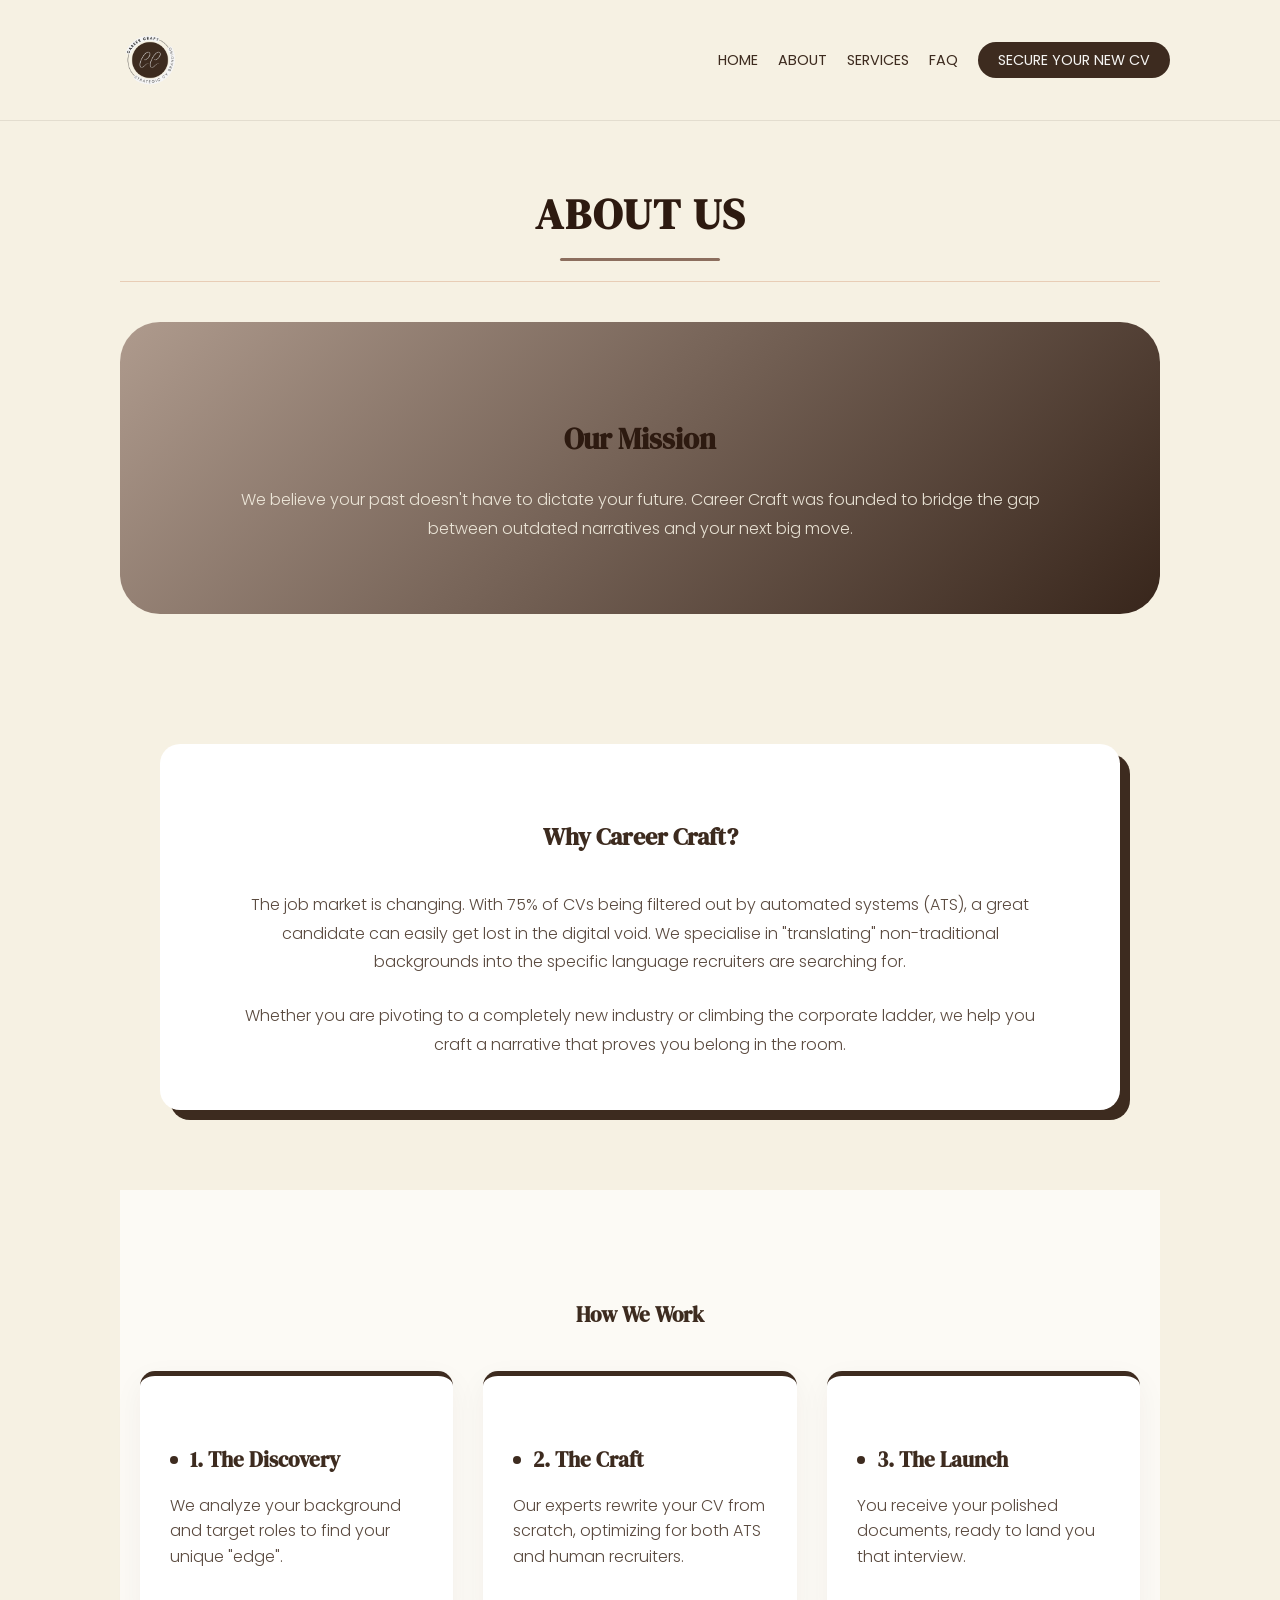
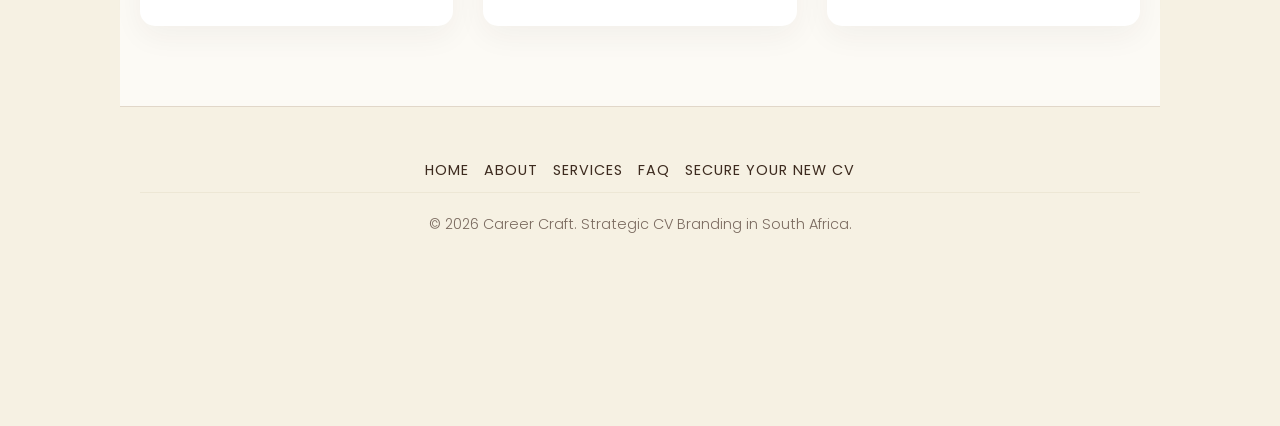
==== about.html @ f2a67783 "updated link names" ====
<!DOCTYPE html>
<html lang="en">

<head>
    <meta charset="UTF-8">
    <meta name="viewport" content="width=device-width, initial-scale=1.0">
    <link rel="stylesheet" href="styles.css">

    <title>About Us | Career Craft</title>
    <link rel="shortcut icon" href="images/favicon.ico.svg" type="image/x-icon">
    <meta property="og:title" content="Our Mission | Career Craft">
    <meta property="og:description"
        content="Meet the experts behind Career Craft and learn how we help professionals and career changers navigate their next move.">
    <meta property="og:type" content="website">
    <meta property="og:image" content="images/social-preview.png">
    <meta property="og:image:width" content="1200">
    <meta property="og:image:height" content="630">
    <meta property="og:url" content="https://career-craft-ruby-six.vercel.app/">
    <meta property="og:sitename" content="Career Craft">
    <link rel="preconnect" href="https://fonts.googleapis.com">
    <link rel="preconnect" href="https://fonts.gstatic.com" crossorigin>
    <link href="https://fonts.googleapis.com/css2?family=DM+Serif+Display&family=Poppins:wght@300;400;600&display=swap"
        rel="stylesheet">
</head>

<body>
    <nav class="top-nav">
        <div class="nav-container">
            <a href="index.html" class="logo-link">
                <img src="images/logo.png.png" alt="Career Craft Logo" class="nav-logo">
            </a>

            <ul class="nav-links">
                <li><a href="index.html">Home</a></li>
                <li><a href="about.html">About</a></li>
                <li><a href="pricing.html">Services</a></li>
                <li><a href="faq.html">FAQ</a></li>
                <li><a href="contact.html" class="nav-cta">Secure Your New CV</a></li>
            </ul>
        </div>
    </nav>
    <header id="main-title">
        <h1>About Us</h1>
    </header>


    <div class="menu-overlay"></div>

    <section class="about-hero">
        <h2>Our Mission</h2>
        <p>We believe your past doesn't have to dictate your future. Career Craft was founded to bridge the gap between
            outdated narratives and your next big move.</p>
    </section>
    <section class="why-choose-us">
        <div class="why-grid">
            <h3 class="why-item-heading">Why Career Craft?</h3>
            <p class="why-item-paragraph">The job market is changing. With 75% of CVs being filtered out by automated
                systems (ATS), a great
                candidate can easily
                get lost in the digital void. We specialise in "translating" non-traditional backgrounds into the
                specific language
                recruiters are searching for.</p>
            <p class="why-item-paragraph">Whether you are pivoting to a completely new industry or climbing the
                corporate ladder, we help you craft a narrative
                that proves you belong in the room.</p>
        </div>
    </section>
    <section class="process-section">
        <h4 class="process-section-paragraph">How We Work</h4>
        <div class="process-grid">
            <div class="about-step">
                <h4>1. The Discovery</h4>
                <p>We analyze your background and target roles to find your unique "edge".</p>
            </div>
            <div class="about-step">
                <h4>2. The Craft</h4>
                <p>Our experts rewrite your CV from scratch, optimizing for both ATS and human recruiters.</p>
            </div>
            <div class="about-step">
                <h4>3. The Launch</h4>
                <p>You receive your polished documents, ready to land you that interview.</p>
            </div>
        </div>
    </section>

    <footer class="site-footer">
        <nav class="bottom-nav">
            <ul class="footer-menu">
                <li><a href="index.html" rel="noopener noreferrer">Home</a></li>
                <li><a href="#">About</a></li>
                <li><a href="pricing.html" rel="noopener noreferrer">Services</a></li>
                <li><a href="faq.html" rel="noopener noreferrer">FAQ</a></li>
                <li><a href="contact.html" rel="noopener noreferrer">Secure Your New CV</a></li>
            </ul>
        </nav>
        <p>&copy; 2026 Career Craft. Strategic CV Branding in South Africa.</p>
    </footer>


    <script src="script.js"></script>
</body>
---- styles.css ----
* {
    box-sizing: border-box;
}

html {
    scroll-behavior:smooth;
    scroll-padding-top: 120px;
}


body {
    background-color: #f6f1e3;
    color: #3D2B1F;
    font-family: 'Poppins', sans-serif;
    font-weight: 300;
    margin: 0 auto;
    padding: 100px 15px 20px 15px;
    line-height: 1.6;
    overflow-x: hidden;
}

@media (min-width: 1000px) {
    body {
    padding: 110px 120px 150px 120px;
        max-width: 1400px;
        margin: 0 auto;
    }
}


/* Top Navigation Bar */
.top-nav {
    background-color: rgba(246, 241, 227, 0.95);
    backdrop-filter: blur(10px);
    position: fixed;
    top: 0;
    left: 0;
    width: 100%;
    z-index: 1000;
    padding: 5px 0;
    border-bottom: 1px solid rgba(61, 43, 31, 0.1);
}

.nav-container {
    max-width: 1100px;
    margin: 0 auto;
    display: flex;
    justify-content: space-between;
    align-items: center;
    padding: 15px 20px;
}

/* Logo Styling */
.nav-logo {
    height: 80px;
    width: auto;
    display: block;
    transition: height 0.3s ease;
}
/* Responsive Web Design for logo and top nav menu*/
@media (max-width: 768px) {
    .nav-logo {
        height: 65px;
    }
.nav-container {
    padding: 1px 15px;
    flex-direction: column;
    gap: 1px;
}
}

/* Menu links styling */
.nav-links {
    display: flex;
    list-style: none;
    margin: 0;
    flex-wrap: wrap;
    justify-content: center;
    gap: 20px;
}

.nav-links a {
    text-decoration: none;
    color: #3D2B1F;
    font-size: 0.9rem;
    font-weight: 400;
    transition: color 0.3s;
    text-transform: uppercase;
}

.nav-links a:hover {
    color: #7a6a5f;
}

@media (max-width: 768px) {
    .nav-links {
        font-size: 0.8rem;
        gap: 20px;
        padding: 5px;
    }
}

/* Contact Button (CTA) in top nav menu */
.nav-cta {
    background-color: #3D2B1F;
    color: #f5f4f2 !important;
    padding: 8px 20px;
    border-radius: 50px;
    font-weight: 800;
}

.nav-cta:hover {
    background-color: #5a4a3f;
}

/* Headings */

@media (max-width: 768px) {

    h1 {
        font-size: 1.6rem;
    }

    h2 {
        font-size: 1.4rem;
    }

}

h2,
h3,
h4 {
    font-family: 'DM Serif Display', serif;
    color: #2D1A10;
}



#main-title h1 {
    text-align: center;
    padding: 40px 0 20px 0;
    border-bottom: 1px solid rgba(177, 63, 1, 0.2);
    margin-bottom: 40px;
    font-size: 2.7rem;
    letter-spacing: 2px;
    text-transform: uppercase;
    font-family: 'DM Serif Display', serif;
        color: #2D1A10;
}


#main-title h1::after {
    content: '';
    display: block;
    width: 160px;
    height: 3px;
    background-color: #8C6E5E;
    margin: 10px auto 0;
    border-radius: 2px;
}

h2 {
    text-align: center;
    font-size: 1.8rem;
}

h3{
    font-size: 1.5rem;
}

h4 {
    font-size: 1.3rem;
}

p {
    font-size: 1rem;
}

.tagline {
    text-align: center;
    font-weight: 200;
}






/* Card Container Layout */
.card-container {
    display: grid;
    grid-template-columns: repeat(auto-fit, minmax(300px, 1fr));
    gap: 2rem;
    padding: 40px 0;
}

/* Styling for the individual cards */
.card {
    background: rgba(255, 255, 255, 0.6);
    padding: 2rem;
    border-radius: 15px;
    border: 1px solid rgba(140, 110, 94, 0.2);
    transition: transform 0.3s ease, box-shadow 0.3s ease;
    display: flex;
    flex-direction: column;
    justify-content: space-between;
    border-left: 6px solid #8C6E5E;
    box-shadow: 0 4px 15px rgba(0, 0, 0, 0.05); /* Accent line */
}

.card:hover {
    transform: translateY(-10px);
    box-shadow: 0 10px 20px rgba(61, 43, 31, 0.1);
    background: #ffffff;
}

.card h2 {
    margin-top: 0;
    color: #8C6E5E;
}

/* --- Testimonial cards section --- */
.testimonial-section {
    padding: 60px 20px;
    text-align: center;
}

.testimonial-container {
    display: flex;
    flex-direction: column;
    gap: 30px;
    align-items: center;
    margin-top: 40px;
}

.testimonial-card {
    background: #fff;
    padding: 2rem;
    border-radius: 15px;
    border-left: 6px solid #8C6E5E;
    /* Accent line in your brand color */
    box-shadow: 0 4px 15px rgba(0, 0, 0, 0.05);
    width: 100%;
    max-width: 450px;
    /* Prevents cards from getting too wide on tablets */
    box-sizing: border-box;
    text-align: left;
}

.stars {
    color: #8C6E5E;
    margin-bottom: 10px;
    font-size: 1.2rem;
}

.card-headline {
    margin-top: 0;
}

.testimonial-card:hover {
    transform: translateY(-10px);
        box-shadow: 0 10px 20px rgba(61, 43, 31, 0.1);
        background: #ffffff;
}


@media (min-width: 768px) {
    .testimonial-container {
        flex-direction: row;
        /* Side-by-side on desktop */
        justify-content: center;
        align-items: stretch;
        /* Makes cards equal height */
    }

    .testimonial-card {
        flex: 1;
        max-width: 500px;
    }
}

/********Pricing Section**********/

.pricing-card.featured {
    border: 2px solid #8C6E5E;
    transform: scale(1.05);
    background-color: #ffffff;
    z-index: 2;
}


@media (max-width: 768px) {
    .pricing-card.featured {
        transform: scale(1);
        /* Disable scale on mobile to prevent overflow */
        margin: 20px 0;
    }
}

/* --- Process Section Styling --- */
/* --- How It Works Section --- */
.how-it-works {
    padding: 60px 20px;
    text-align: center;
    width: 100%;
    max-width: 1200px;
    margin: 0 auto;
}

.process-stepper {
    display: flex;
    flex-direction: column;
    /* Default to vertical for mobile */
    align-items: center;
    gap: 40px;
    margin-top: 40px;
    position: relative;
}

.process-stepper .step {
    flex: 1;
    display: flex;
    flex-direction: column;
    align-items: center;
    max-width: 400px;
    /* Prevents text from stretching too wide */
}

.step-number {
    width: 80px;
    height: 80px;
    background-color: #8C6E5E;
    color: #f6f1e3;
    border-radius: 50%;
    display: flex;
    align-items: center;
    justify-content: center;
    font-size: 1.8rem;
    font-family: 'DM Serif Display', serif;
    margin-bottom: 20px;
    box-shadow: 0 4px 10px rgba(0, 0, 0, 0.3);
    z-index: 2;
}

/* Desktop Layout: Switch to Row */
@media (min-width: 769px) {
    .process-stepper {
        flex-direction: row;
        justify-content: space-between;
        align-items: flex-start;
    }

    /* The connector line only appears on desktop */
    .process-stepper::after {
        content: '';
        position: absolute;
        top: 40px;
        left: 10%;
        right: 10%;
        height: 2px;
        background: rgba(140, 110, 94, 0.3);
        z-index: 1;
    }
}

/* Small Phone Adjustments */
@media (max-width: 480px) {
    .how-it-works {
        padding: 40px 10px;
    }

    .step-number {
        width: 60px;
        height: 60px;
        font-size: 1.4rem;
    }

    .process-stepper h3 {
        font-size: 1.5rem;
    }
}



/** --- Career Toolkit Section --- */
.career-toolkit {
    background-color: #fcfaf5;
    box-shadow: 0 16px 30px rgba(61, 43, 31, 0.1);
    padding: 40px 40px;
    border-radius: 30px;
    margin: 40px auto;
    max-width: 1200px;
}

.toolkit-grid {
    display: grid;
    grid-template-columns: repeat(auto-fit, minmax(280px, 1fr));
    gap: 30px;
    margin-top: 40px;
}

.toolkit-card {
    background: #ffffff;
    padding: 40px 30px;
    border-radius: 20px;
    border: 5px solid rgba(140, 110, 94, 0.1);
    transition: all 0.3s ease;
    text-align: center;
}

.toolkit-card:hover {
    box-shadow: 0 15px 30px rgba(61, 43, 31, 0.08);
    transform: translateY(-5px);
}

.toolkit-icon {
    font-size: 3rem;
    margin-bottom: 20px;
    display: block;
}

.toolkit-card h3 {
    margin-bottom: 15px;
}

.toolkit-footer {
    margin-top: 50px;
    text-align: center;
}

/* --- Buttons except nva cta button --- */
.btn-primary,
.btn-secondary,
.price-btn {
    display: inline-block;
    border-radius: 50px;
    font-family: 'Poppins', sans-serif;
    font-weight: 600;
    text-decoration: none;
    cursor: pointer;
    transition: all 0.3s ease;
    border: 2px solid transparent;
    text-align: center;
}


.btn-primary {
    background-color: #3D2B1F;
    color: #f6f1e3;
    box-shadow: 0 4px 15px rgba(61, 43, 31, 0.2);
    padding: 15px 20px;
}

.btn-primary:hover {
    background-color: #8C6E5E;
    transform: translateY(-3px);
    box-shadow: 0 6px 20px rgba(140, 110, 94, 0.3);
}

.btn-secondary {
    background-color: transparent;
    border-color: #8C6E5E;
    color: #8C6E5E;
    padding: 15px 20px;
}

.btn-secondary:hover {
    background-color: #8C6E5E;
    color: #f6f1e3;
    transform: translateY(-3px);
    box-shadow: 0 6px 20px rgba(140, 110, 94, 0.3);
}

@media (max-width: 768px) {
    .btn-primary,
    .btn-secondary,
    .price-btn {
        padding: 12px 20px;
        font-size: 0.9rem;
    }

    .btn-primary:hover,
    .btn-secondary:hover,
    .price-btn:hover {
        transform: translateY(-2px);
        color: #f6f1e3;
        background-color: #8C6E5E;
        box-shadow: 0 6px 20px rgba(140, 110, 94, 0.3);
    }
}

/* --- Toolkit Footer Specific Adjustment --- */
.toolkit-footer{
    padding: 15px 20px;
    font-size: 1.1rem;
}



.hero {
    text-align: center;
    padding: 40px 20px;
}
/* --- Main CTA Button (Hero & Closer) --- */

.main-cta-button {
    display: inline-block;
    background-color: #3D2B1F;
    color: #f6f1e3;
    padding: 15px 20px;
    border-radius: 50px;
    font-family: 'Poppins', sans-serif;
    font-weight: 600;
    font-size: 1.1rem;
    text-decoration: none;
    border: 2px solid #3D2B1F;
    transition: all 0.4s cubic-bezier(0.175, 0.885, 0.32, 1.275);
    box-shadow: 0 10px 20px rgba(61, 43, 31, 0.15);
    cursor: pointer;
    animation: cta-pulse 1s infinite;
}

.main-cta-button:hover {
    background-color: #8C6E5E;
        transform: translateY(-3px);
        box-shadow: 0 6px 20px rgba(140, 110, 94, 0.3);
}

@media (max-width: 768px) {
    .main-cta-button {
        padding: 15px 30px;
        font-size: 0.9rem;
    }
}

/* Pulsing animation */
@keyframes cta-pulse {
    0% {
        box-shadow: 0 0 0 0 rgba(61, 43, 31, 0.4);
    }

    70% {
        box-shadow: 0 0 0 15px rgba(61, 43, 31, 0);
    }

    100% {
        box-shadow: 0 0 0 0 rgba(61, 43, 31, 0);
    }
}



.home-closer {
    padding: 60px 20px; 
    text-align: center;
    background-color: #f6f1e3;
}

.button-group {
    display: flex;
    flex-wrap: column;
    justify-content: center;
    gap: 20px;
    margin-top: 30px;
    width: 100%;
}

@media (min-width: 768px) {
    .button-group {
        flex-direction: row;
        /* Side-by-side on desktop only */
        justify-content: center;
        gap: 30px;
    }
}

.hero,
.closer-container {
    text-align: center;
    display: flex;
    flex-direction: column;
    align-items: center;
}



/******************Footer***********************/

.footer-menu {
    display: flex;
    justify-content: center;
    list-style: none;
    padding: 0;
    margin: 5px;
    gap: 15px;
    flex-wrap: wrap;
    list-style: none;

}

.footer-menu li {
    margin: 5px 0;
}

.footer-menu li a {
    color: #3D2B1F;
    text-decoration: none;
    transition: color 0.3s;
    font-weight: 400;
    text-transform: uppercase;
    letter-spacing: 1px;
    font-size: 0.9rem;
}


.footer-menu li a:hover {
    color: #8C6E5E;
}

.site-footer {
    border-top: 1px solid rgba(142, 110, 94, 0.2);
    margin-top: 0;
    text-align: center;
    position: relative;
    color: white;
    bottom: 0;
    left: 0;
    width: 100%;
    background-color: #f6f1e3;
    z-index: 10;
    padding: 40px 20px;
    transition: transform 0.3s ease;
}

@media (max-width: 768px) {
    .site-footer {
        padding-top: 8px;
    }
}

.site-footer p {
    margin: 0;
    font-size: 0.9rem;
    color: #7a6a5f;
    border-top: 1px solid #ede7d5;
    padding-top: 20px;
}

@media (max-width: 400px) {
    .site-footer p {
        font-size: 0.8rem;
        padding-right: 20px;
    }
}

.process-section {
    padding: 80px 20px;
    background-color: #fcfaf5;
}

.process-grid {
    display: flex;
    flex-wrap: wrap;
    gap: 30px;
    justify-content: center;
    max-width: 1200px;
    margin: 40px auto 0;
}

.about-step {
    background: #ffffff;
    flex: 1;
    min-width: 280px;
    /* Forces cards to stack on small mobile screens */
    max-width: 350px;
    padding: 40px 30px;
    border-radius: 15px;
    border-top: 5px solid #3D2B1F;
    /* Thick accent border at the top */
    box-shadow: 0 10px 30px rgba(61, 43, 31, 0.05);
    /* Very soft shadow */
    transition: all 0.3s ease;
    text-align: left;
    /* Keeps the text readable */
}

.about-step:hover {
    transform: translateY(-10px);
    /* Lifts the card on hover */
    box-shadow: 0 15px 40px rgba(61, 43, 31, 0.12);
}

.about-step h4 {
    color: #3D2B1F;
    margin-bottom: 15px;
    display: flex;
    align-items: center;
}

.about-step p {
    line-height: 1.6;
    color: #5a4a3f;
    /* Slightly softer brown for the body text */
}

/* Optional: Add a subtle number circle if you want to get fancy */
.about-step h4::before {
    content: '';
    display: inline-block;
    width: 8px;
    height: 8px;
    background-color: #3D2B1F;
    border-radius: 50%;
    margin-right: 12px;
}

/* --- About Hero Section --- */
.about-hero {
    padding: 70px 20px;
    text-align: center;
    background: linear-gradient(135deg, rgba(170, 149, 136, 0.95), rgba(45, 26, 16, 0.95));
    backdrop-filter: blur(10px);
    color: #f6f1e3;
    margin-bottom: 50px;
    border-radius: 40px;
}

.about-hero h1 {
    color: #f6f1e3;
    font-size: 1.6rem;
    margin-bottom: 20px;
}

.about-hero p {
    max-width: 800px;
    margin: 0 auto;
    line-height: 1.8;
    opacity: 0.9;
}

/* --- Why Choose Us Section --- */
.why-choose-us {
    padding: 80px 20px;
    max-width: 1000px;
    margin: 0 auto;
    text-align: center;
}


.why-grid {
    display: flex;
    flex-direction: column;
    align-items: center;
    gap: 25px;
    background-color: #ffffff;
    padding: 50px;
    border-radius: 20px;
    box-shadow: 10px 10px 0px #3D2B1F;
    /* Matching the decorative shadow style */
}


.why-item-heading {
    color: #3D2B1F;
    margin-bottom: 10px;
}


.why-item-paragraph {
    line-height: 1.8;
    max-width: 800px;
    color: #5a4a3f;
    margin: 0;
}

.process-section-paragraph {
    color: #3D2B1F;
    margin-bottom: 40px;
    text-align: center;
}

.pricing-container {
    display: flex;
    flex-wrap: wrap;
    justify-content: center;
    /* Keeps both cards centered */
    gap: 40px;
    /* Increased gap for better separation */
    padding: 60px 20px;
    max-width: 900px;
    /* Constraining width so two cards look balanced */
    margin: 0 auto;
}

.pricing-paragraph {
    font-size: 1rem;
    line-height: 1.8;
    color: #5a4a3f;
    text-align: center;
    margin-top: 20px;
}

.price-btn {
    background-color: #3D2B1F;
    color: #f6f1e3;
    box-shadow: 0 4px 15px rgba(61, 43, 31, 0.2);
    padding: 15px 20px;
}

.price-btn:hover {
    background-color: #8C6E5E;
    transform: translateY(-3px);
    box-shadow: 0 6px 20px rgba(140, 110, 94, 0.3);
}

.popular-badge {
    position: absolute;
    font-size: 0.9rem;
    font-family: 'DM Serif Display', serif;
    color: #2D1A10;
}

/* --- FAQ Page Styling --- */
.faq-section {
    max-width: 900px;
    margin: 60px auto;
    padding: 0 20px;
}

.faq-item {
    background: #ffffff;
    margin-bottom: 25px;
    padding: 30px;
    border-radius: 15px;
    border-left: 6px solid #3D2B1F;
    /* Brand accent line */
    box-shadow: 0 5px 15px rgba(61, 43, 31, 0.05);
    transition: transform 0.2s ease;
}

.faq-item:hover {
    transform: translateX(10px);
    /* Subtle shift to the right on hover */
    box-shadow: 0 8px 25px rgba(61, 43, 31, 0.1);
}

.faq-item h3 {
    margin-top: 0;
    color: #3D2B1F;
    line-height: 1.4;
}

.faq-item p {
    margin-bottom: 0;
    line-height: 1.7;
    color: #5a4a3f;
    font-size: 1rem;
    margin-top: 15px;
}


.faq-footer {
    text-align: center;
    margin-top: 50px;
    padding: 40px;
    background-color: #ede7d5;
    border-radius: 20px;
}




/* Tooltip Container Styling */
.tooltip-trigger {
    border-bottom: 2px dotted #3D2B1F;
    /* Visual cue that it's interactive */
    cursor: help;
    position: relative;
    font-weight: 600;
}

/* The actual tooltip box */
.tooltip-trigger::after {
    content: attr(data-tooltip);
    position: absolute;
    bottom: 125%;
    left: 50%;
    transform: translateX(-50%);
    background-color: #3D2B1F;
    color: #f6f1e3;
    padding: 10px;
    border-radius: 8px;
    font-size: 0.85rem;
    width: 200px;
    text-align: center;
    visibility: hidden;
    opacity: 0;
    transition: opacity 0.3s;
    z-index: 1000;
}

/* Show tooltip on hover */
.tooltip-trigger:hover::after {
    visibility: visible;
    opacity: 1;
}

/* Small arrow at the bottom of tooltip */
.tooltip-trigger::before {
    content: "";
    position: absolute;
    bottom: 110%;
    left: 50%;
    transform: translateX(-50%);
    border: 8px solid transparent;
    border-top-color: #3D2B1F;
    visibility: hidden;
    opacity: 0;
    transition: opacity 0.3s;
}

.tooltip-trigger:hover::before {
    visibility: visible;
    opacity: 1;
}


@media (max-width: 768px) {
    .footer-menu {
        gap: 10px;
        font-size: 0.8rem;
        padding-right: 27px;
    }
}

.contact-form-container {
    min-height: 600px;
    /* Ensures space is reserved for the form */
    margin-top: 20px;
    background: #fff;
    /* Optional: makes the form area pop against the page background */
    border-radius: 15px;
}

.contact-hero p {
    text-align: center;
}
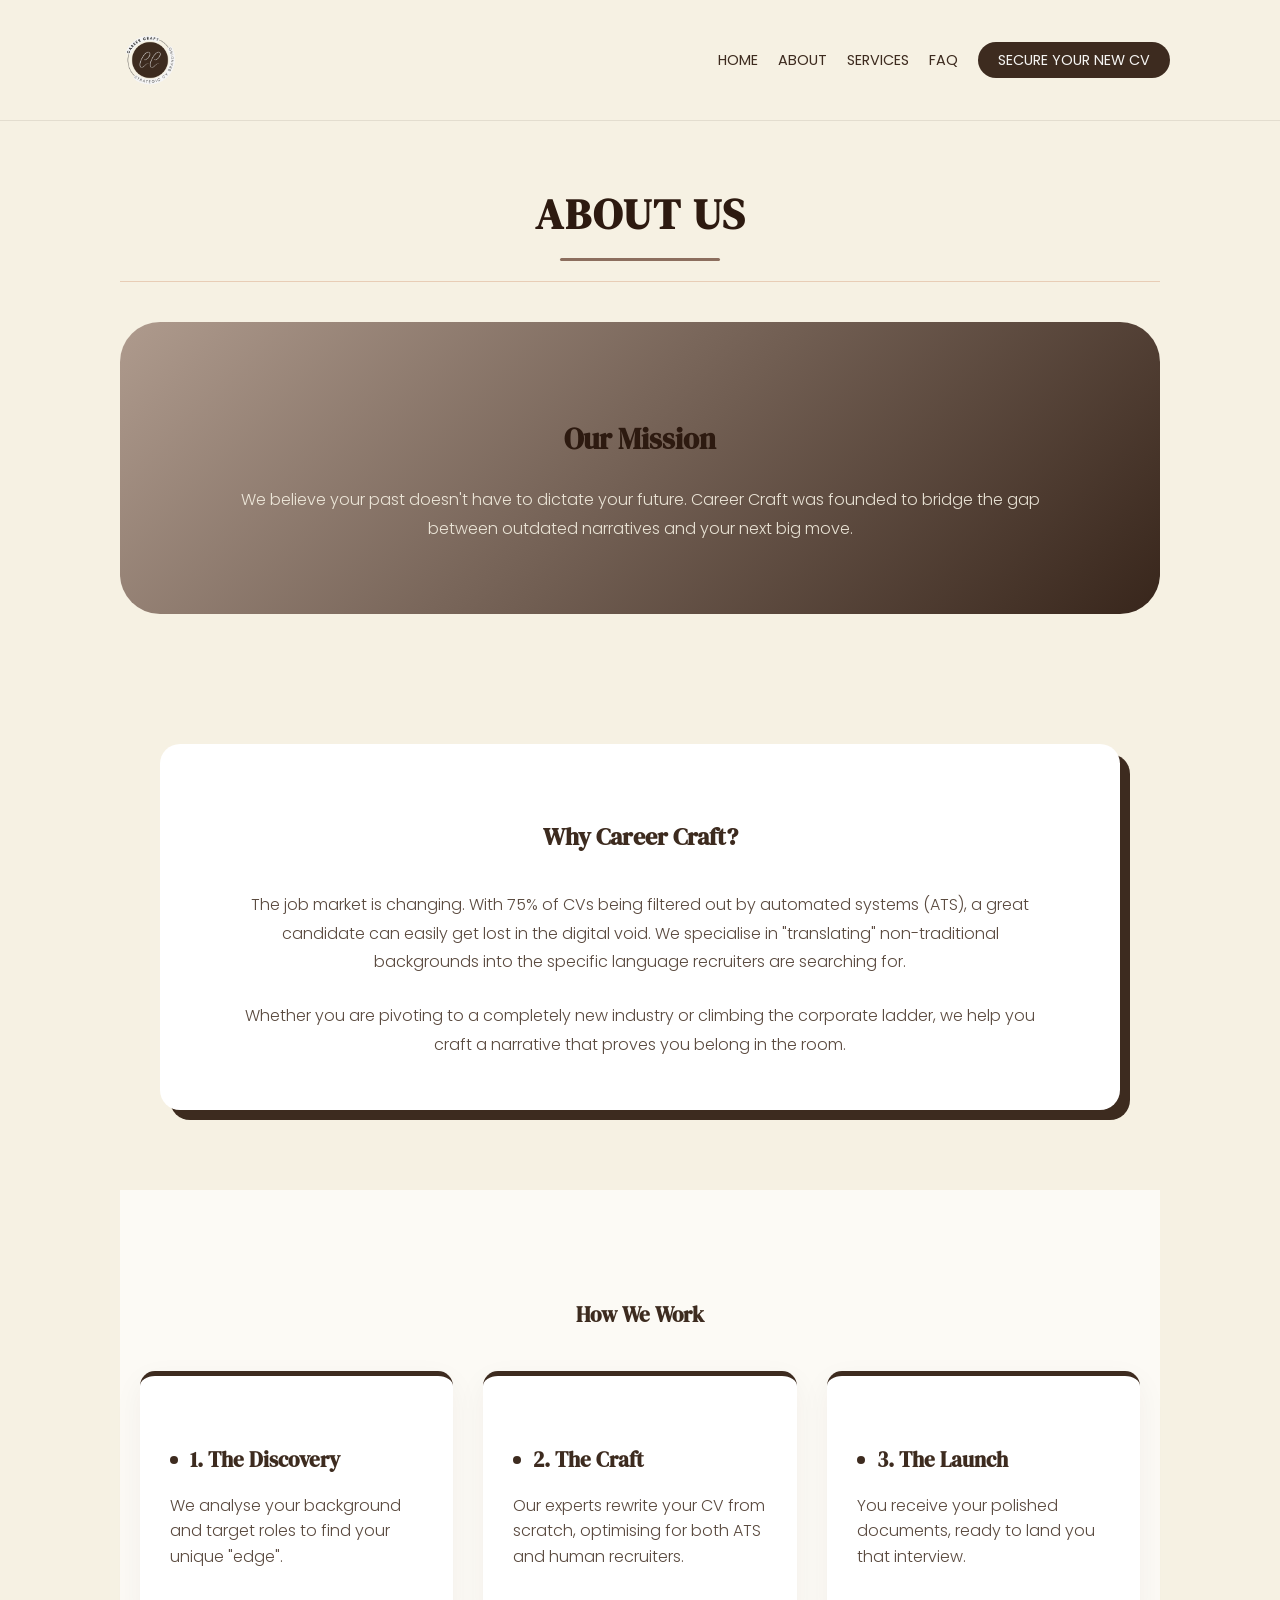
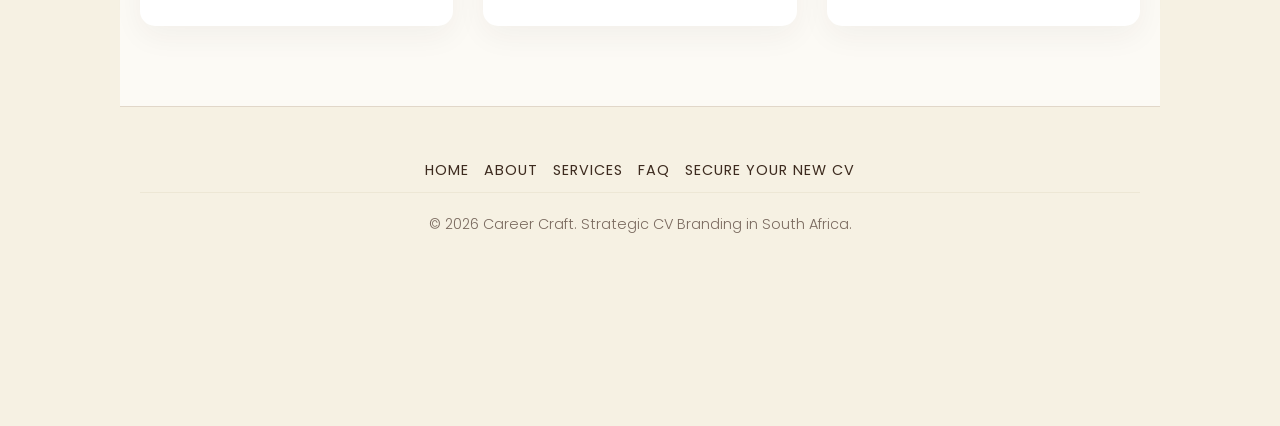
==== commit 652a6c27: "updated about and faq Changed US spelling to UK spelling" ====
--- a/about.html
+++ b/about.html
@@ -70,11 +70,11 @@
         <div class="process-grid">
             <div class="about-step">
                 <h4>1. The Discovery</h4>
-                <p>We analyze your background and target roles to find your unique "edge".</p>
+                <p>We analyse your background and target roles to find your unique "edge".</p>
             </div>
             <div class="about-step">
                 <h4>2. The Craft</h4>
-                <p>Our experts rewrite your CV from scratch, optimizing for both ATS and human recruiters.</p>
+                <p>Our experts rewrite your CV from scratch, optimising for both ATS and human recruiters.</p>
             </div>
             <div class="about-step">
                 <h4>3. The Launch</h4>
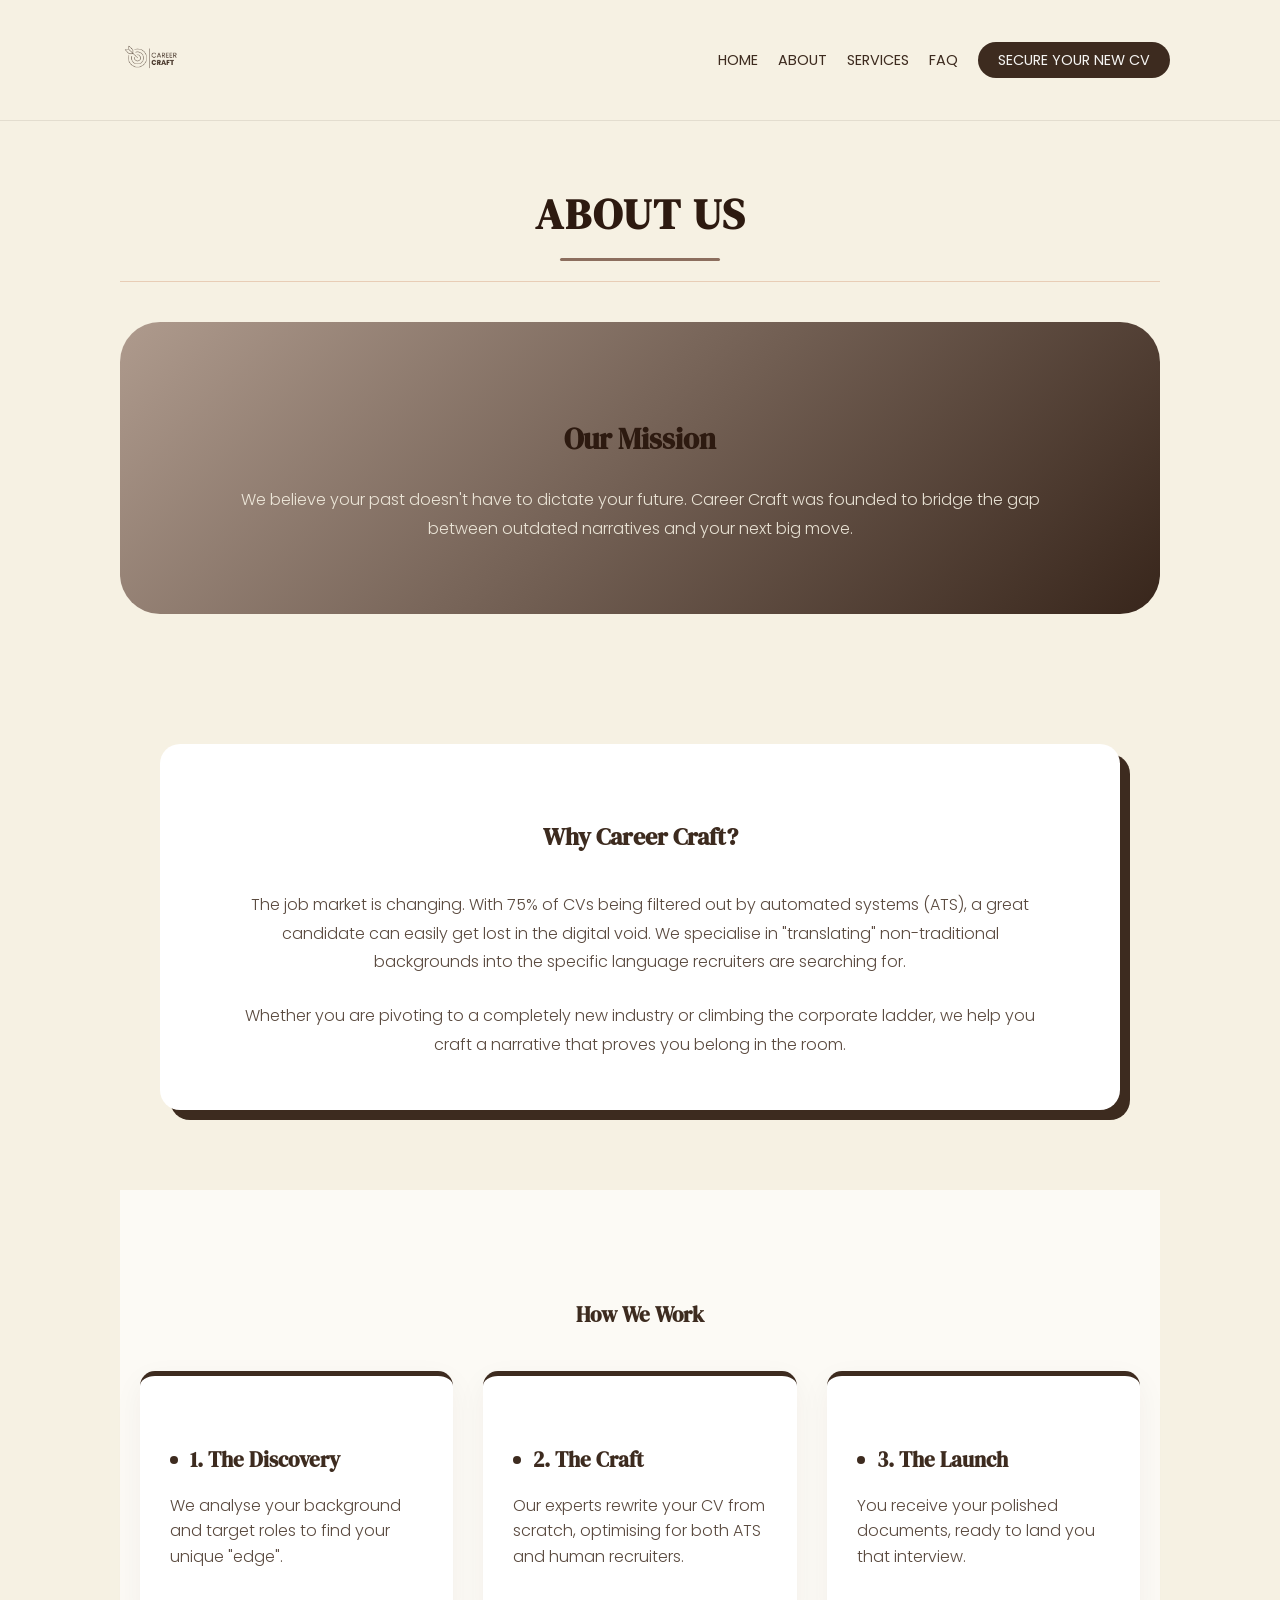
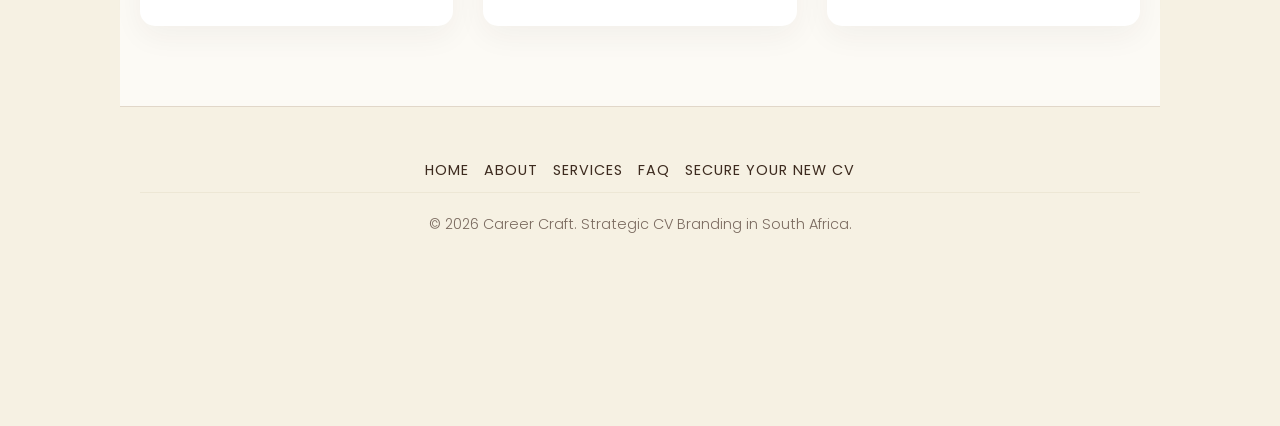
==== commit eabf2eca: "updated logo on every page" ====
--- a/about.html
+++ b/about.html
@@ -27,7 +27,7 @@
     <nav class="top-nav">
         <div class="nav-container">
             <a href="index.html" class="logo-link">
-                <img src="images/logo.png.png" alt="Career Craft Logo" class="nav-logo">
+                <img src="images/logo.png (2).png" alt="Career Craft Logo" class="nav-logo">
             </a>
 
             <ul class="nav-links">
--- a/styles.css
+++ b/styles.css
@@ -671,22 +671,18 @@
     background: #ffffff;
     flex: 1;
     min-width: 280px;
-    /* Forces cards to stack on small mobile screens */
     max-width: 350px;
     padding: 40px 30px;
     border-radius: 15px;
     border-top: 5px solid #3D2B1F;
-    /* Thick accent border at the top */
     box-shadow: 0 10px 30px rgba(61, 43, 31, 0.05);
     /* Very soft shadow */
     transition: all 0.3s ease;
     text-align: left;
-    /* Keeps the text readable */
 }
 
 .about-step:hover {
     transform: translateY(-10px);
-    /* Lifts the card on hover */
     box-shadow: 0 15px 40px rgba(61, 43, 31, 0.12);
 }
 
@@ -700,10 +696,9 @@
 .about-step p {
     line-height: 1.6;
     color: #5a4a3f;
-    /* Slightly softer brown for the body text */
-}
-
-/* Optional: Add a subtle number circle if you want to get fancy */
+}
+
+
 .about-step h4::before {
     content: '';
     display: inline-block;
@@ -870,56 +865,100 @@
 
 
 
-/* Tooltip Container Styling */
+/* --- Final Tooltip & Image Popup Fix --- */
 .tooltip-trigger {
-    border-bottom: 2px dotted #3D2B1F;
-    /* Visual cue that it's interactive */
     cursor: help;
     position: relative;
     font-weight: 600;
-}
-
-/* The actual tooltip box */
-.tooltip-trigger::after {
-    content: attr(data-tooltip);
+    color: #3D2B1F;
+    border-bottom: 2px dotted #7a6a5f;
+}
+
+/* Hide the image by default */
+.tooltip-trigger .tooltip-image {
+    visibility: hidden;
+    opacity: 0;
+    width: 320px;
+    /* Large enough to see the LinkedIn details */
+    height: auto;
+    background-color: #3D2B1F;
+    border: 2px solid #7a6a5f;
     position: absolute;
-    bottom: 125%;
+    z-index: 1000;
+    bottom: 150%;
+    /* Position it well above the text */
     left: 50%;
     transform: translateX(-50%);
+    transition: opacity 0.4s ease, transform 0.4s ease;
+    border-radius: 12px;
+    box-shadow: 0 10px 30px rgba(0, 0, 0, 0.4);
+    pointer-events: none;
+    /* Prevents the image from flickering on hover */
+}
+
+/* Show the image and slide it up slightly on hover */
+.tooltip-trigger:hover .tooltip-image {
+    visibility: visible;
+    opacity: 1;
+    transform: translateX(-50%) translateY(-10px);
+}
+
+/* Optional: Add a small arrow pointing down to the text */
+.tooltip-trigger:hover::before {
+    content: "";
+    position: absolute;
+    bottom: 130%;
+    left: 50%;
+    transform: translateX(-50%);
+    border: 10px solid transparent;
+    border-top-color: #3D2B1F;
+    z-index: 1001;
+}
+
+/* Specifically widen portrait-style mockups */
+.tooltip-trigger:hover img[alt*="CV"],
+.tooltip-trigger:hover img[alt*="Cover"],
+.tooltip-trigger:hover img[alt*="Guide"]{
+    width: 350px;
+    /* Wider to make the portrait document readable */
+    max-height: 450px;
+    /* Prevents it from being too tall for the screen */
+    transform: translateX(-50%) translateY(-20px);
+    /* Lifts it slightly higher */
+}
+
+.tooltip-trigger:hover img[alt*="LinkedIn"] {
+    width: 350px;
+    /* Standard width for LinkedIn mockup */
+    max-height: 400px;
+    /* Prevents it from being too tall */
+    transform: translateX(-50%) translateY(-20px);
+}
+
+/* --- Text-Only Tooltip Style --- */
+.tooltip-trigger.text-only::after {
+    content: attr(data-tooltip);
+    visibility: hidden;
+    opacity: 0;
+    width: 250px;
     background-color: #3D2B1F;
     color: #f6f1e3;
-    padding: 10px;
+    text-align: center;
+    padding: 12px;
     border-radius: 8px;
-    font-size: 0.85rem;
-    width: 200px;
-    text-align: center;
-    visibility: hidden;
-    opacity: 0;
-    transition: opacity 0.3s;
+    position: absolute;
     z-index: 1000;
-}
-
-/* Show tooltip on hover */
-.tooltip-trigger:hover::after {
-    visibility: visible;
-    opacity: 1;
-}
-
-/* Small arrow at the bottom of tooltip */
-.tooltip-trigger::before {
-    content: "";
-    position: absolute;
-    bottom: 110%;
+    bottom: 130%;
     left: 50%;
     transform: translateX(-50%);
-    border: 8px solid transparent;
-    border-top-color: #3D2B1F;
-    visibility: hidden;
-    opacity: 0;
-    transition: opacity 0.3s;
-}
-
-.tooltip-trigger:hover::before {
+    transition: opacity 0.3s ease;
+    font-size: 0.8rem;
+    font-weight: 400;
+    line-height: 1.4;
+    pointer-events: none;
+}
+
+.tooltip-trigger.text-only:hover::after {
     visibility: visible;
     opacity: 1;
 }
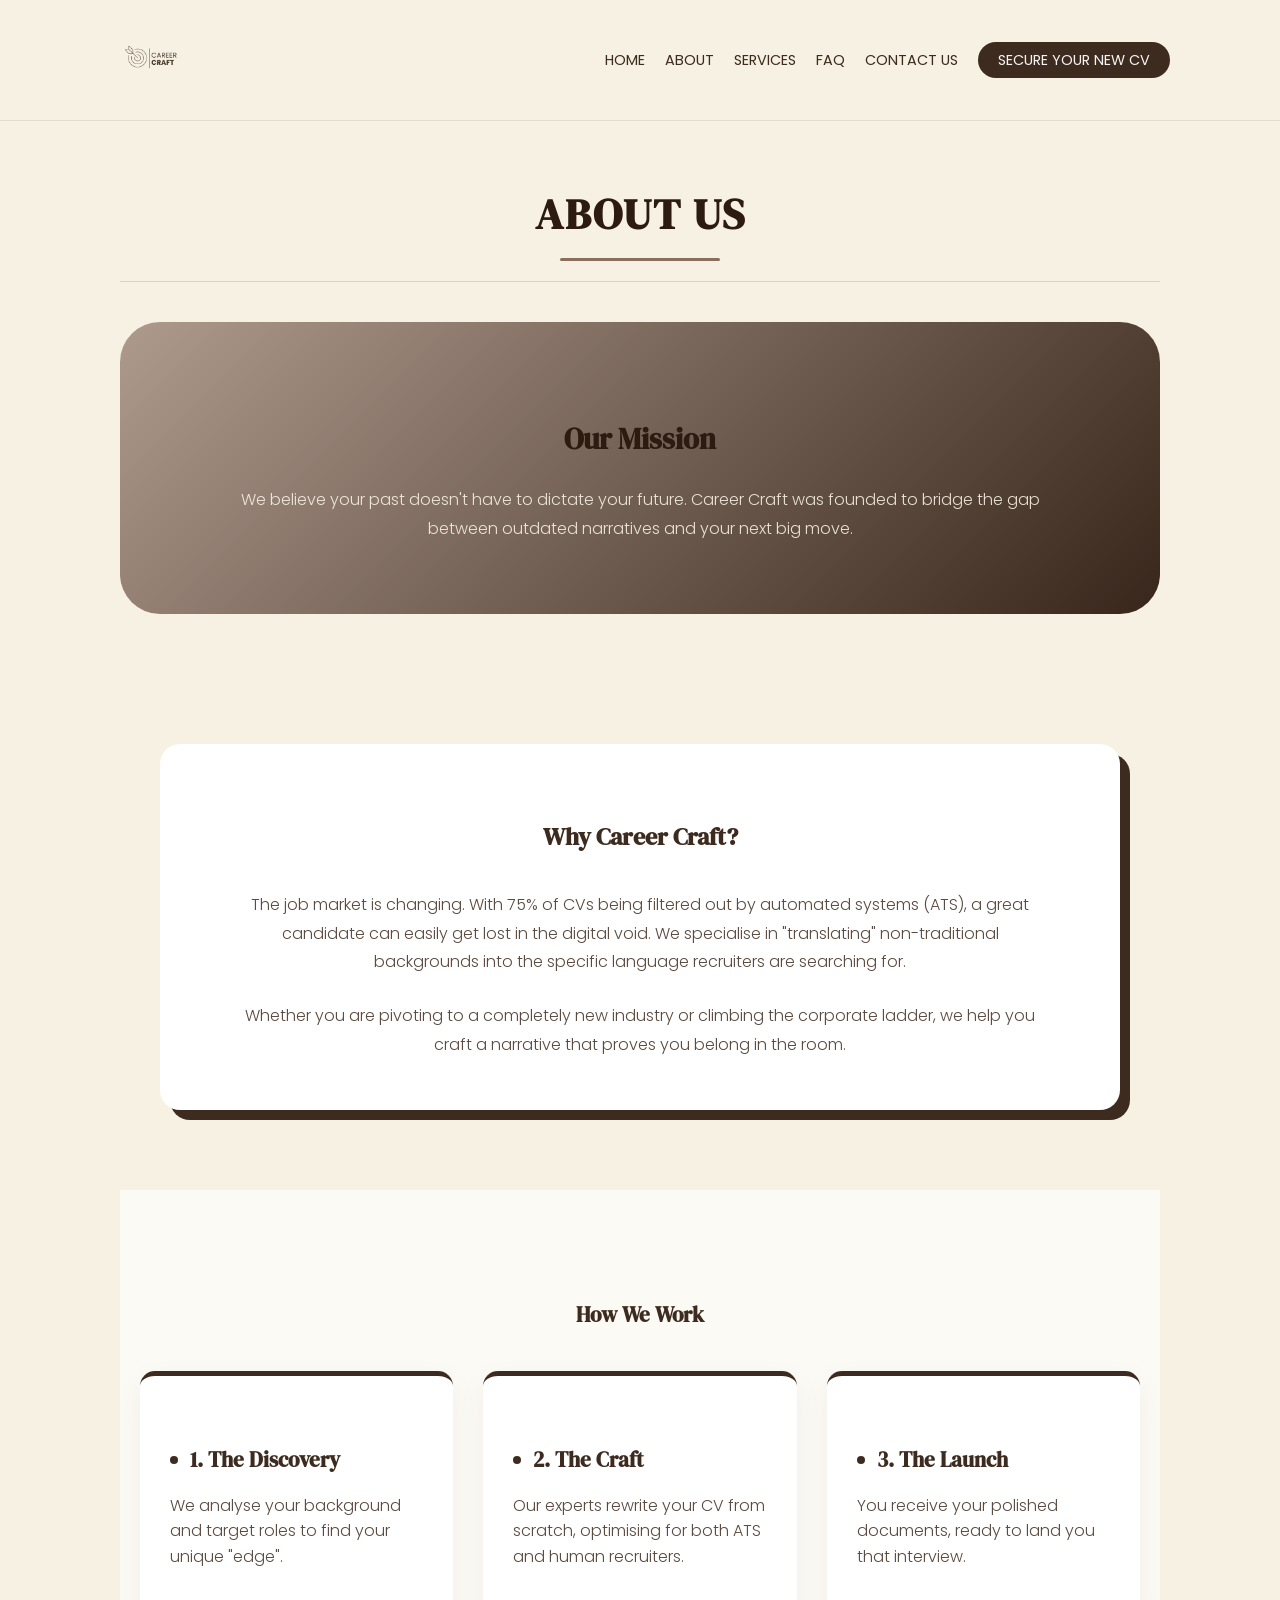
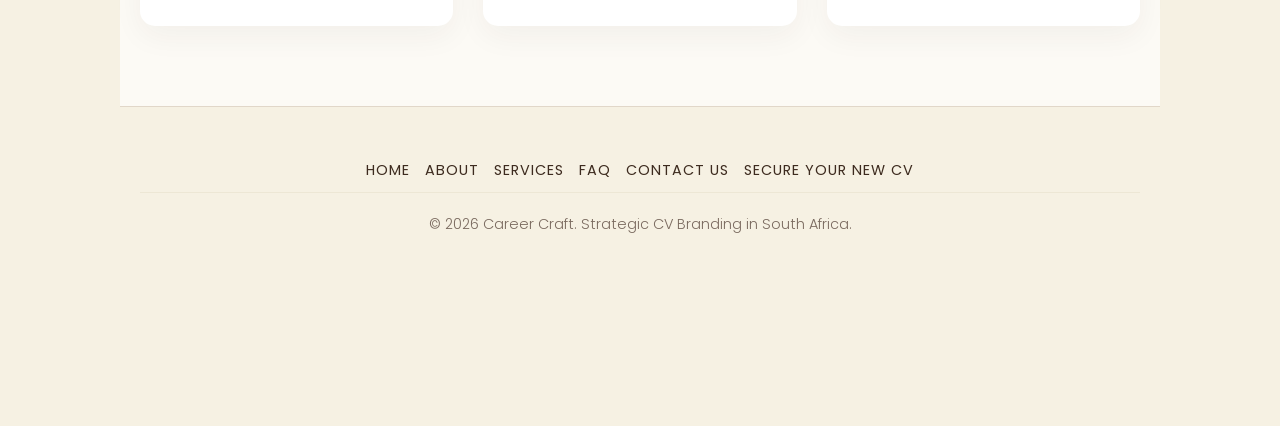
==== commit 5a2b70c3: "updated links to additional page" ====
--- a/about.html
+++ b/about.html
@@ -35,6 +35,7 @@
                 <li><a href="about.html">About</a></li>
                 <li><a href="pricing.html">Services</a></li>
                 <li><a href="faq.html">FAQ</a></li>
+                <li><a href="inquiry.html">Contact Us</a></li>
                 <li><a href="contact.html" class="nav-cta">Secure Your New CV</a></li>
             </ul>
         </div>
@@ -90,6 +91,7 @@
                 <li><a href="#">About</a></li>
                 <li><a href="pricing.html" rel="noopener noreferrer">Services</a></li>
                 <li><a href="faq.html" rel="noopener noreferrer">FAQ</a></li>
+                <li><a href="inquiry.html" rel="noopener noreferrer">Contact Us</a></li>
                 <li><a href="contact.html" rel="noopener noreferrer">Secure Your New CV</a></li>
             </ul>
         </nav>
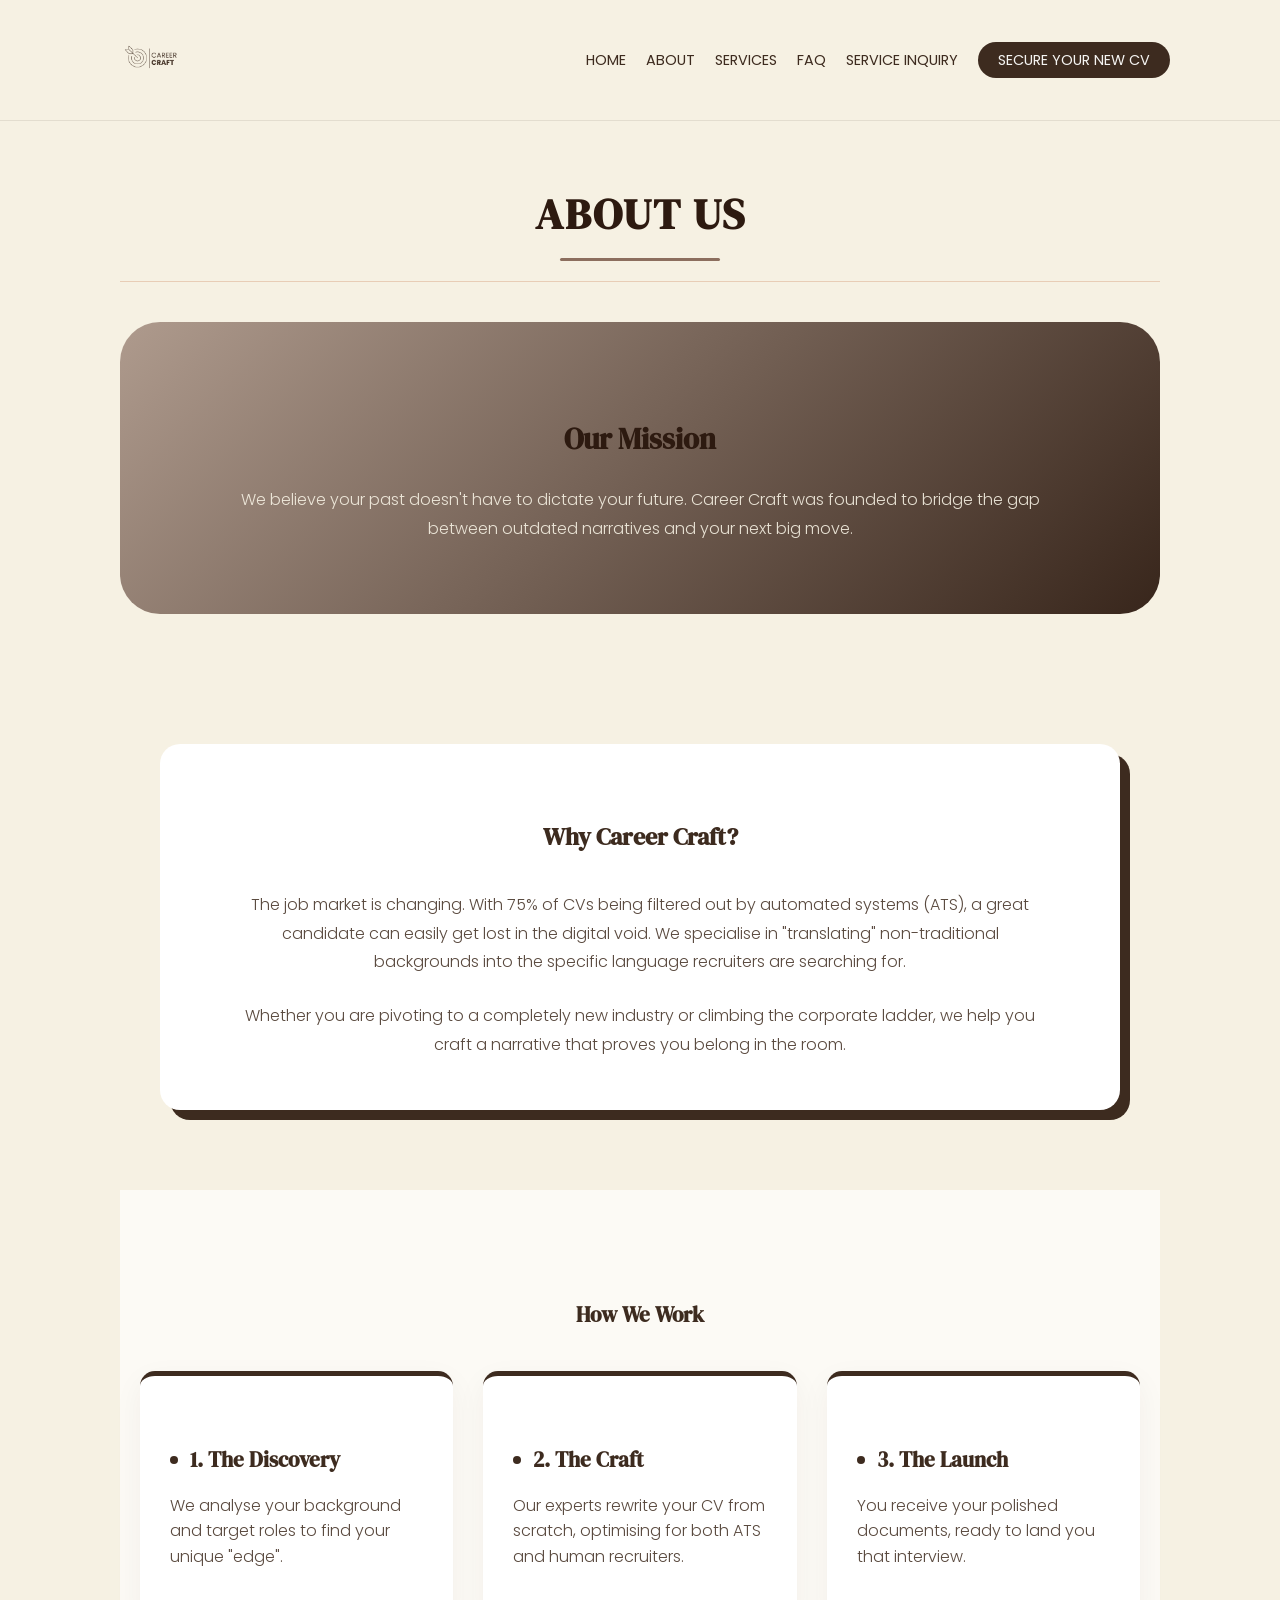
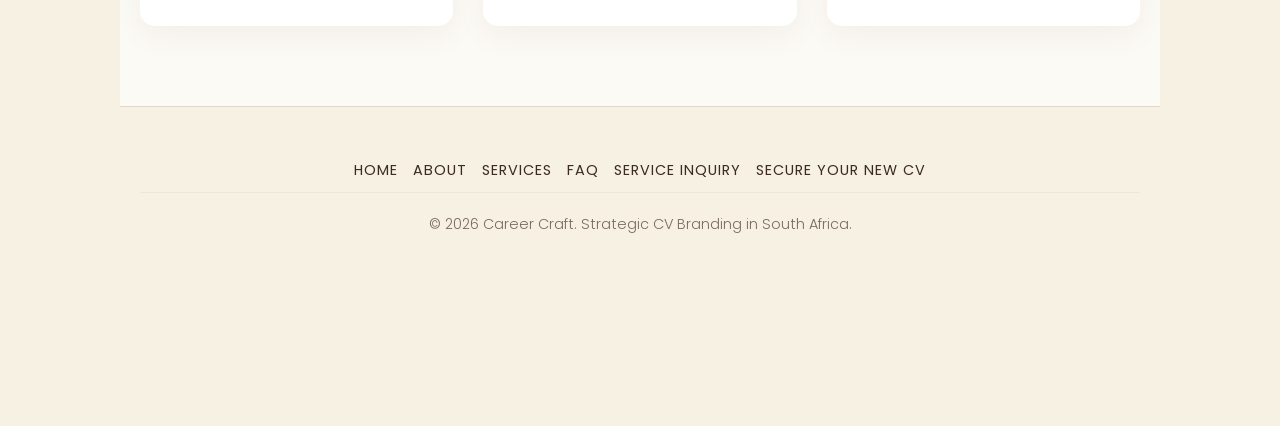
==== commit bf2183c6: "Updated links" ====
--- a/about.html
+++ b/about.html
@@ -35,7 +35,7 @@
                 <li><a href="about.html">About</a></li>
                 <li><a href="pricing.html">Services</a></li>
                 <li><a href="faq.html">FAQ</a></li>
-                <li><a href="inquiry.html">Contact Us</a></li>
+                <li><a href="inquiry.html">Service Inquiry</a></li>
                 <li><a href="contact.html" class="nav-cta">Secure Your New CV</a></li>
             </ul>
         </div>
@@ -91,7 +91,7 @@
                 <li><a href="#">About</a></li>
                 <li><a href="pricing.html" rel="noopener noreferrer">Services</a></li>
                 <li><a href="faq.html" rel="noopener noreferrer">FAQ</a></li>
-                <li><a href="inquiry.html" rel="noopener noreferrer">Contact Us</a></li>
+                <li><a href="inquiry.html" rel="noopener noreferrer">Service Inquiry</a></li>
                 <li><a href="contact.html" rel="noopener noreferrer">Secure Your New CV</a></li>
             </ul>
         </nav>
--- a/styles.css
+++ b/styles.css
@@ -428,7 +428,7 @@
     text-align: center;
 }
 
-/* --- Buttons except nva cta button --- */
+/* --- Buttons except nav cta button --- */
 .btn-primary,
 .btn-secondary,
 .price-btn {
@@ -983,4 +983,14 @@
 
 .contact-hero p {
     text-align: center;
-}+}
+
+.inquiry-form-container {
+    min-height: 600px;
+        /* Ensures space is reserved for the form */
+        margin-top: 20px;
+        background: #fff;
+        /* Optional: makes the form area pop against the page background */
+        border-radius: 15px;
+}
+
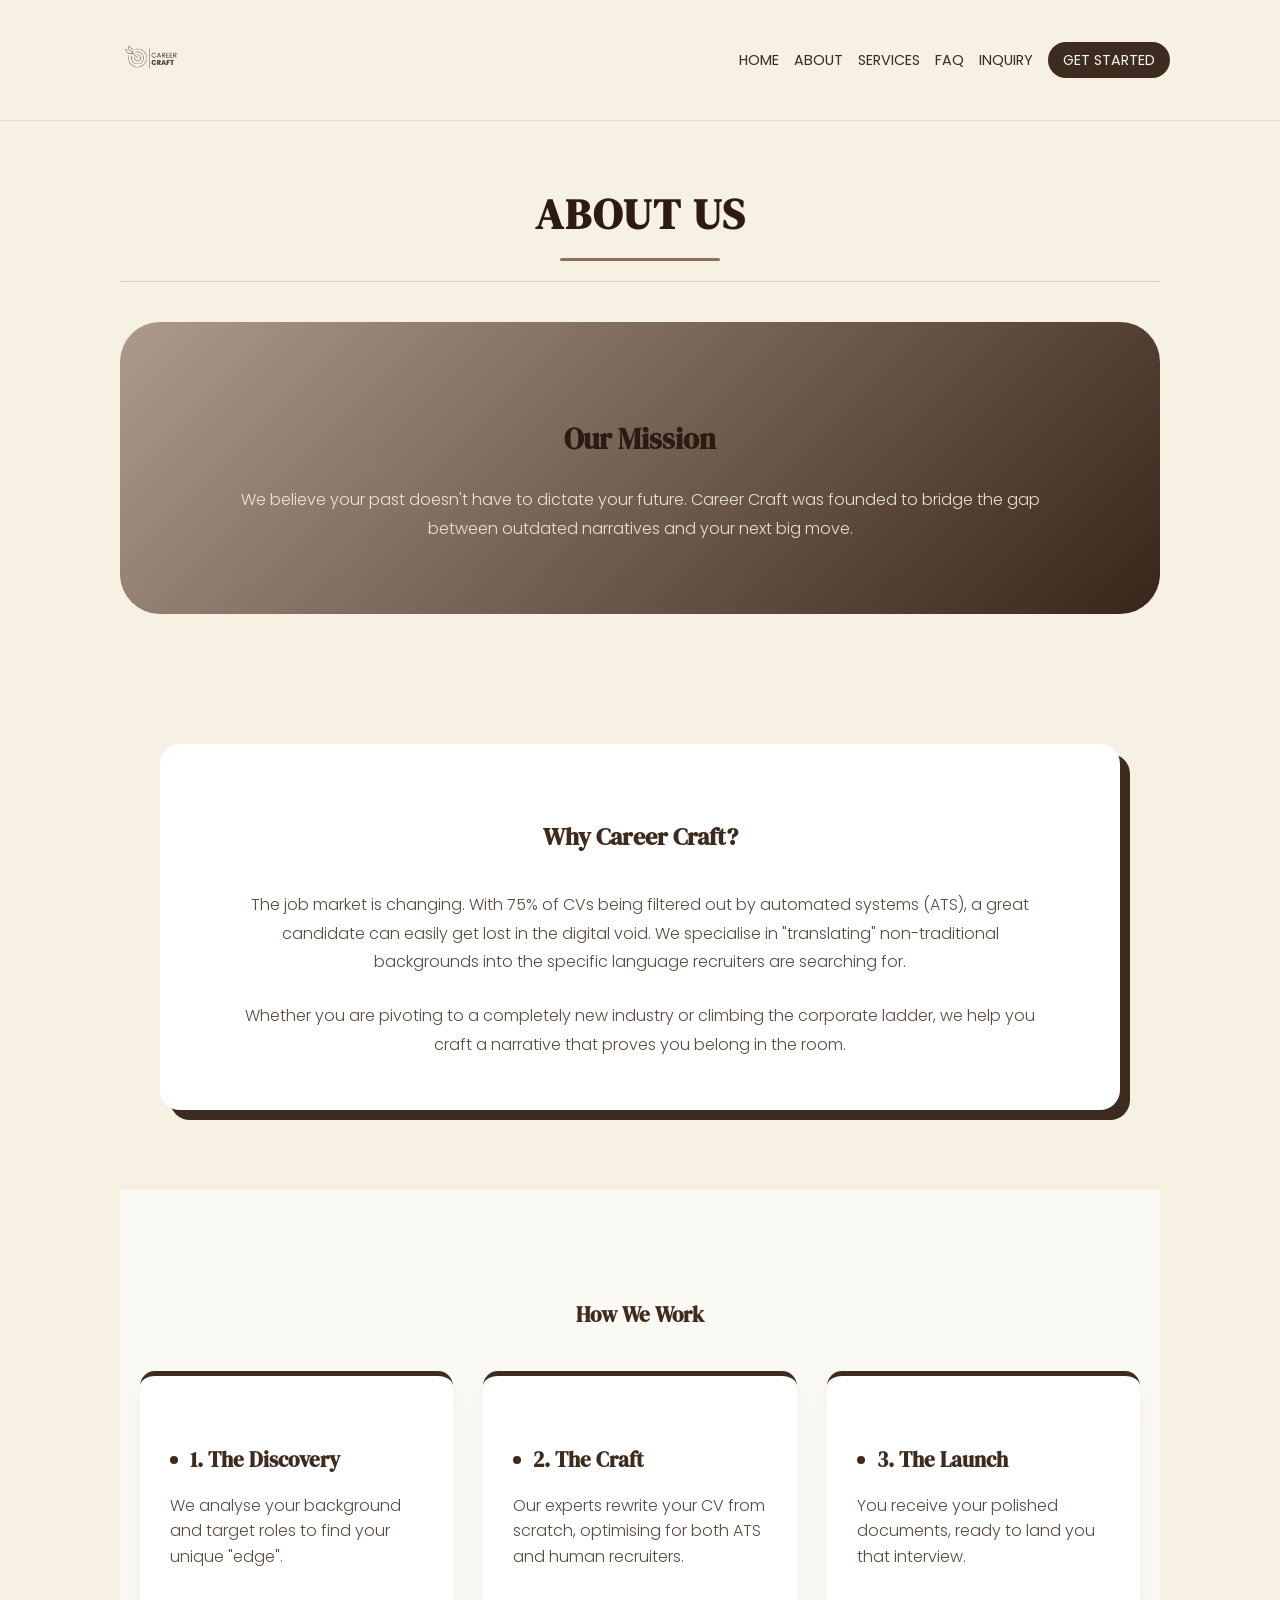
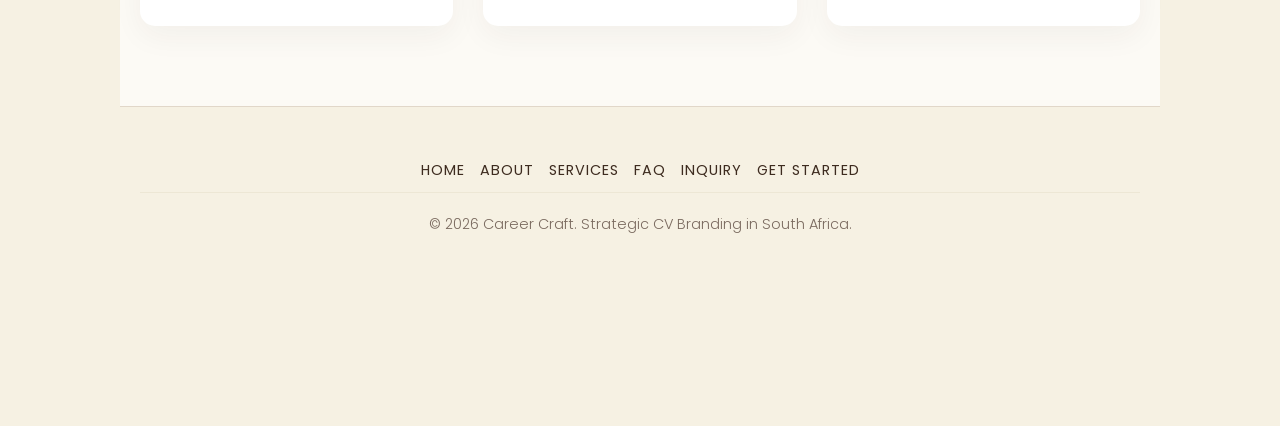
==== commit 037fc761: "updated link text and styles" ====
--- a/about.html
+++ b/about.html
@@ -35,8 +35,8 @@
                 <li><a href="about.html">About</a></li>
                 <li><a href="pricing.html">Services</a></li>
                 <li><a href="faq.html">FAQ</a></li>
-                <li><a href="inquiry.html">Service Inquiry</a></li>
-                <li><a href="contact.html" class="nav-cta">Secure Your New CV</a></li>
+                <li><a href="inquiry.html">Inquiry</a></li>
+                <li><a href="contact.html" class="nav-cta">Get Started</a></li>
             </ul>
         </div>
     </nav>
@@ -91,8 +91,8 @@
                 <li><a href="#">About</a></li>
                 <li><a href="pricing.html" rel="noopener noreferrer">Services</a></li>
                 <li><a href="faq.html" rel="noopener noreferrer">FAQ</a></li>
-                <li><a href="inquiry.html" rel="noopener noreferrer">Service Inquiry</a></li>
-                <li><a href="contact.html" rel="noopener noreferrer">Secure Your New CV</a></li>
+                <li><a href="inquiry.html">Inquiry</a></li>
+                <li><a href="contact.html">Get Started</a></li>
             </ul>
         </nav>
         <p>&copy; 2026 Career Craft. Strategic CV Branding in South Africa.</p>
--- a/styles.css
+++ b/styles.css
@@ -76,7 +76,7 @@
     margin: 0;
     flex-wrap: wrap;
     justify-content: center;
-    gap: 20px;
+    gap: 15px;
 }
 
 .nav-links a {
@@ -104,7 +104,7 @@
 .nav-cta {
     background-color: #3D2B1F;
     color: #f5f4f2 !important;
-    padding: 8px 20px;
+    padding: 8px 15px;
     border-radius: 50px;
     font-weight: 800;
 }
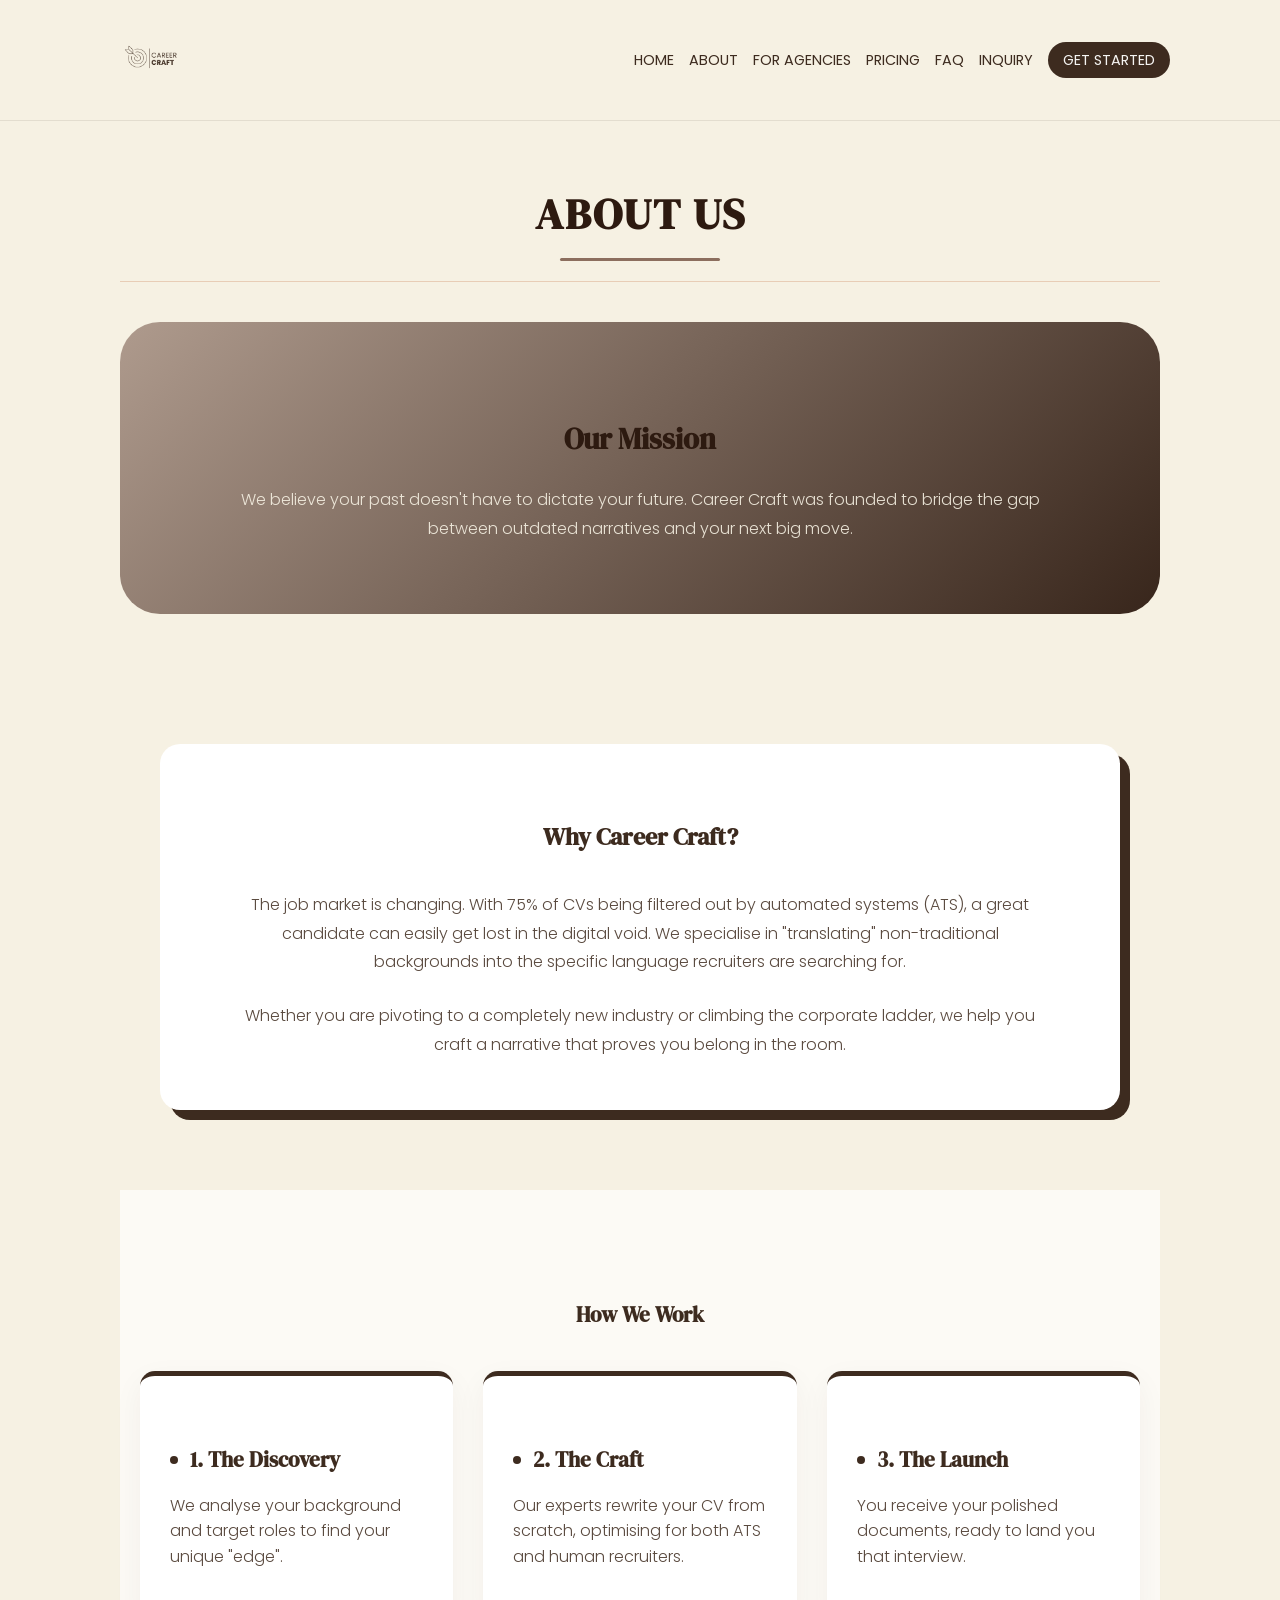
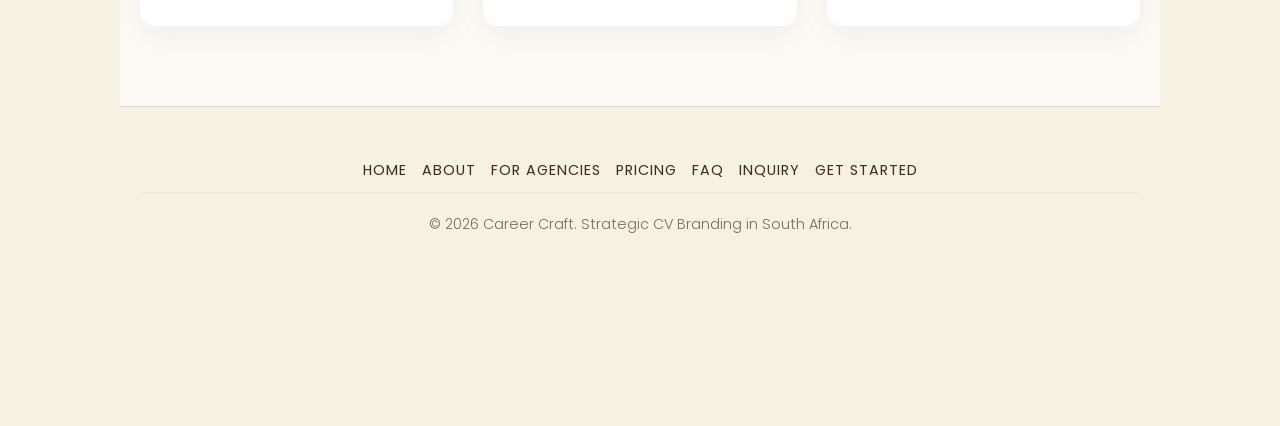
==== commit d7f7169e: "updated all pages and added a new file" ====
--- a/about.html
+++ b/about.html
@@ -33,7 +33,8 @@
             <ul class="nav-links">
                 <li><a href="index.html">Home</a></li>
                 <li><a href="about.html">About</a></li>
-                <li><a href="pricing.html">Services</a></li>
+                <li><a href="agencies">For Agencies</a></li>
+                <li><a href="pricing.html">Pricing</a></li>
                 <li><a href="faq.html">FAQ</a></li>
                 <li><a href="inquiry.html">Inquiry</a></li>
                 <li><a href="contact.html" class="nav-cta">Get Started</a></li>
@@ -89,7 +90,8 @@
             <ul class="footer-menu">
                 <li><a href="index.html" rel="noopener noreferrer">Home</a></li>
                 <li><a href="#">About</a></li>
-                <li><a href="pricing.html" rel="noopener noreferrer">Services</a></li>
+                <li><a href="agencies.html">For Agencies</a></li>
+                <li><a href="pricing.html" rel="noopener noreferrer">Pricing</a></li>
                 <li><a href="faq.html" rel="noopener noreferrer">FAQ</a></li>
                 <li><a href="inquiry.html">Inquiry</a></li>
                 <li><a href="contact.html">Get Started</a></li>
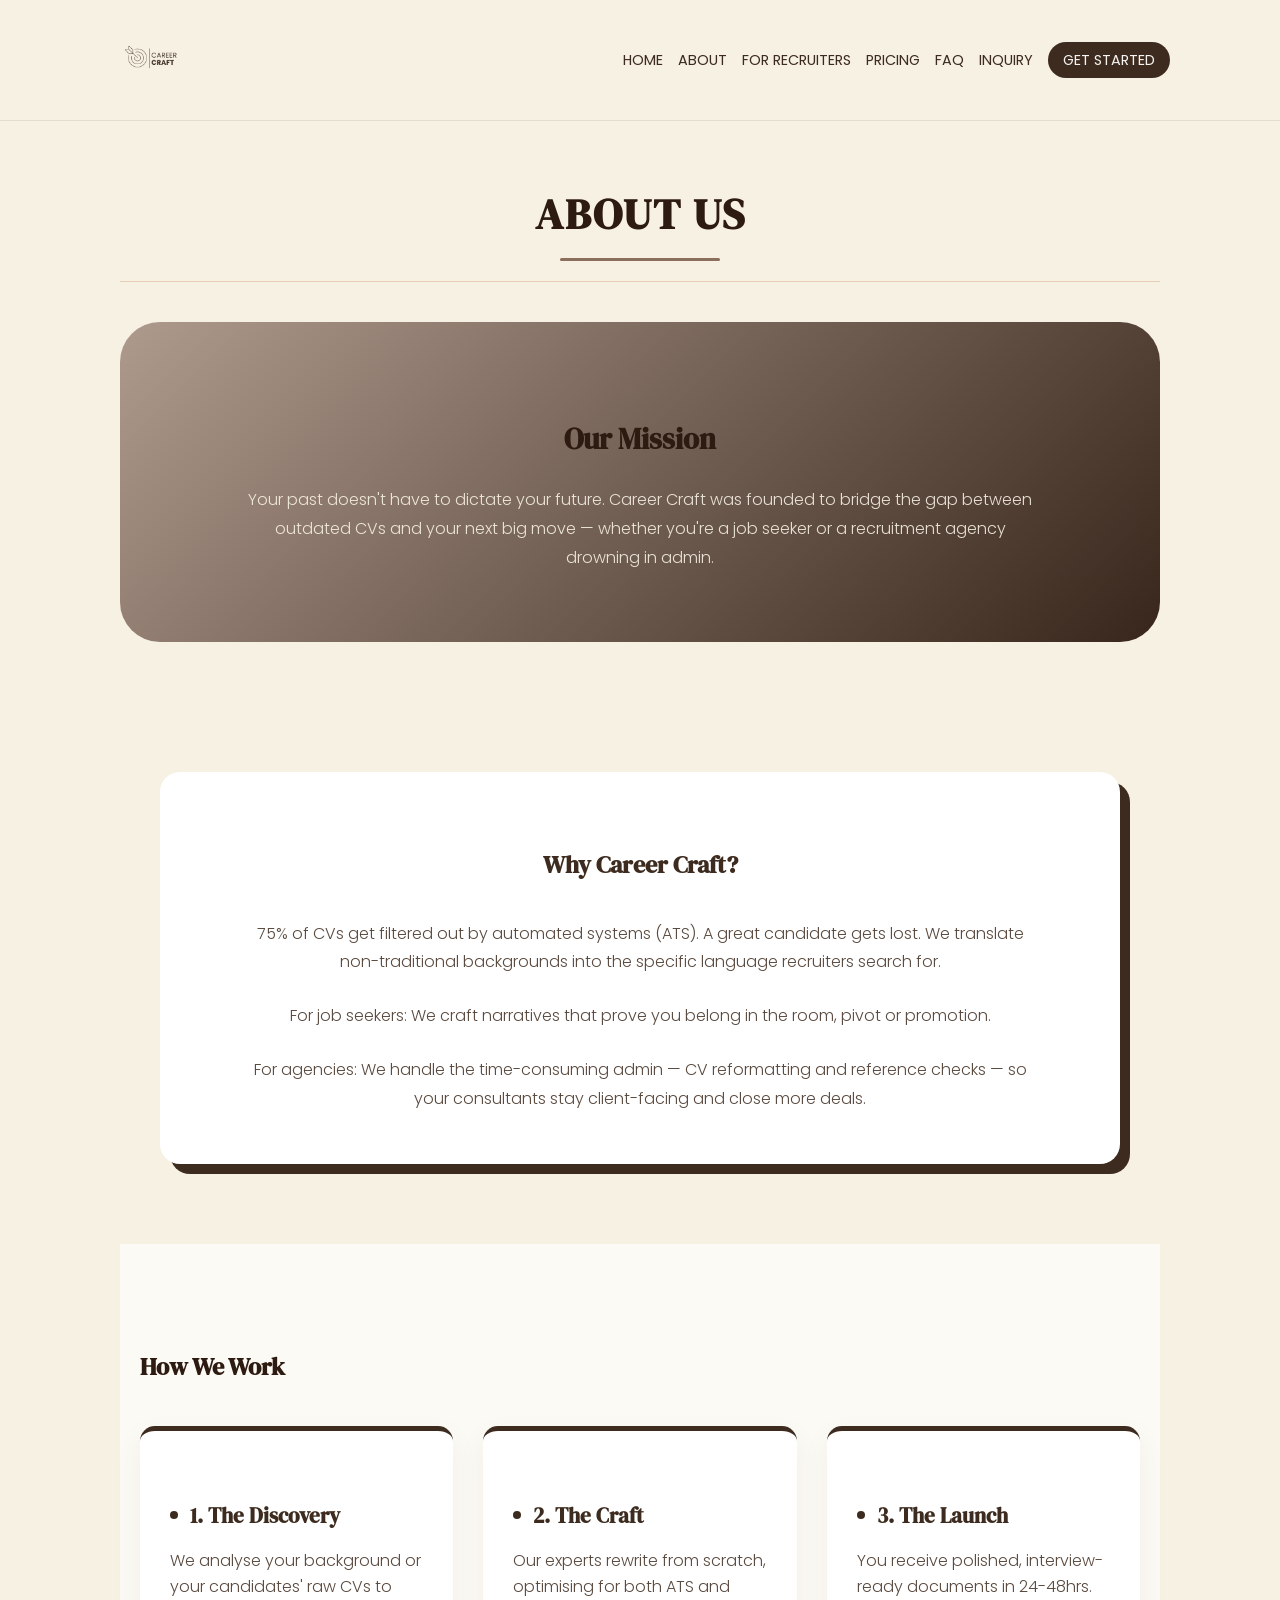
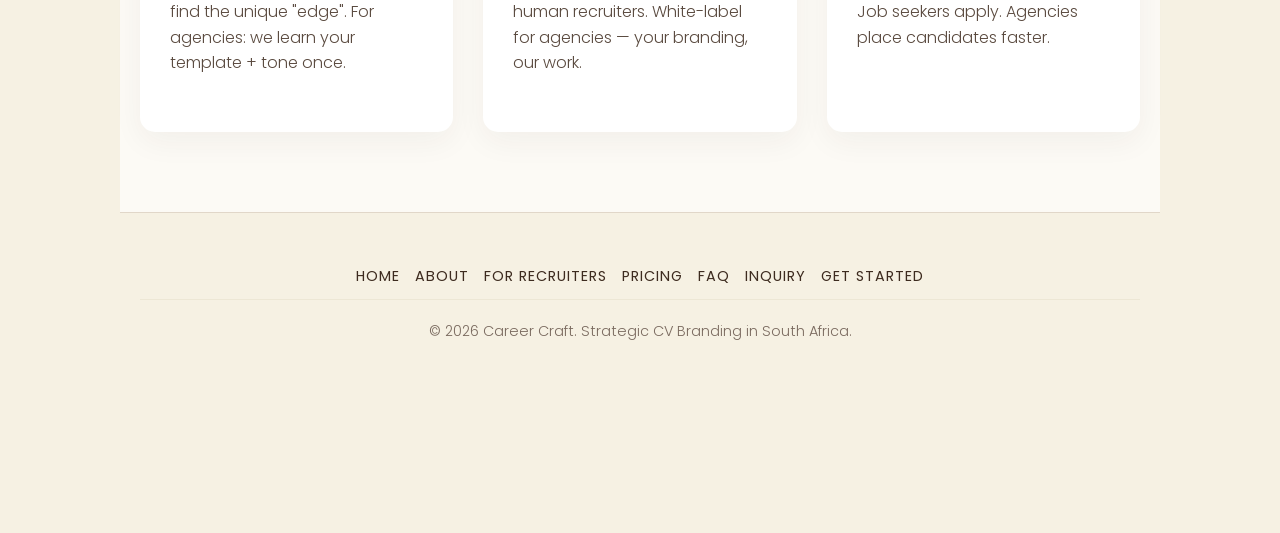
==== commit d9116eef: "updated links" ====
--- a/about.html
+++ b/about.html
@@ -4,23 +4,30 @@
 <head>
     <meta charset="UTF-8">
     <meta name="viewport" content="width=device-width, initial-scale=1.0">
-    <link rel="stylesheet" href="styles.css">
+    <meta name="description"
+        content="Career Craft helps SA job seekers and recruitment agencies. We translate non-traditional backgrounds into ATS-ready CVs and handle agency admin: reformatting, reference checks & lead gen.">
 
     <title>About Us | Career Craft</title>
     <link rel="shortcut icon" href="images/favicon.ico.svg" type="image/x-icon">
-    <meta property="og:title" content="Our Mission | Career Craft">
+
+    <!-- Open Graph / Social -->
+    <meta property="og:title" content="About Career Craft | CV Writing & Agency Support">
     <meta property="og:description"
-        content="Meet the experts behind Career Craft and learn how we help professionals and career changers navigate their next move.">
+        content="We bridge the gap between outdated CVs and your next move. Human-written CVs for job seekers. White-label admin support for recruiters.">
     <meta property="og:type" content="website">
-    <meta property="og:image" content="images/social-preview.png">
+    <meta property="og:image" content="https://career-craft-ruby-six.vercel.app/images/social-preview.png">
     <meta property="og:image:width" content="1200">
     <meta property="og:image:height" content="630">
-    <meta property="og:url" content="https://career-craft-ruby-six.vercel.app/">
-    <meta property="og:sitename" content="Career Craft">
+    <meta property="og:url" content="https://career-craft-ruby-six.vercel.app/about.html">
+    <meta property="og:site_name" content="Career Craft">
+
+    <!-- Fonts -->
     <link rel="preconnect" href="https://fonts.googleapis.com">
     <link rel="preconnect" href="https://fonts.gstatic.com" crossorigin>
     <link href="https://fonts.googleapis.com/css2?family=DM+Serif+Display&family=Poppins:wght@300;400;600&display=swap"
         rel="stylesheet">
+
+    <link rel="stylesheet" href="styles.css">
 </head>
 
 <body>
@@ -33,7 +40,7 @@
             <ul class="nav-links">
                 <li><a href="index.html">Home</a></li>
                 <li><a href="about.html">About</a></li>
-                <li><a href="agencies">For Agencies</a></li>
+                <li><a href="agency.html">For Recruiters</a></li>
                 <li><a href="pricing.html">Pricing</a></li>
                 <li><a href="faq.html">FAQ</a></li>
                 <li><a href="inquiry.html">Inquiry</a></li>
@@ -41,46 +48,49 @@
             </ul>
         </div>
     </nav>
+
     <header id="main-title">
         <h1>About Us</h1>
     </header>
-
 
     <div class="menu-overlay"></div>
 
     <section class="about-hero">
         <h2>Our Mission</h2>
-        <p>We believe your past doesn't have to dictate your future. Career Craft was founded to bridge the gap between
-            outdated narratives and your next big move.</p>
+        <p>Your past doesn't have to dictate your future. Career Craft was founded to bridge the gap between outdated
+            CVs and your next big move — whether you're a job seeker or a recruitment agency drowning in admin.</p>
     </section>
+
     <section class="why-choose-us">
         <div class="why-grid">
             <h3 class="why-item-heading">Why Career Craft?</h3>
-            <p class="why-item-paragraph">The job market is changing. With 75% of CVs being filtered out by automated
-                systems (ATS), a great
-                candidate can easily
-                get lost in the digital void. We specialise in "translating" non-traditional backgrounds into the
-                specific language
-                recruiters are searching for.</p>
-            <p class="why-item-paragraph">Whether you are pivoting to a completely new industry or climbing the
-                corporate ladder, we help you craft a narrative
-                that proves you belong in the room.</p>
+            <p class="why-item-paragraph">75% of CVs get filtered out by automated systems (ATS). A great candidate gets
+                lost. We translate non-traditional backgrounds into the specific language recruiters search for.</p>
+            <p class="why-item-paragraph">For job seekers: We craft narratives that prove you belong in the room, pivot
+                or promotion.</p>
+            <p class="why-item-paragraph">For agencies: We handle the time-consuming admin — CV reformatting and
+                reference
+                checks — so your consultants stay client-facing and close more deals.</p>
         </div>
     </section>
+
     <section class="process-section">
-        <h4 class="process-section-paragraph">How We Work</h4>
+        <h3 class="process-section-heading">How We Work</h3>
         <div class="process-grid">
             <div class="about-step">
                 <h4>1. The Discovery</h4>
-                <p>We analyse your background and target roles to find your unique "edge".</p>
+                <p>We analyse your background or your candidates' raw CVs to find the unique "edge". For agencies: we
+                    learn your template + tone once.</p>
             </div>
             <div class="about-step">
                 <h4>2. The Craft</h4>
-                <p>Our experts rewrite your CV from scratch, optimising for both ATS and human recruiters.</p>
+                <p>Our experts rewrite from scratch, optimising for both ATS and human recruiters. White-label for
+                    agencies — your branding, our work.</p>
             </div>
             <div class="about-step">
                 <h4>3. The Launch</h4>
-                <p>You receive your polished documents, ready to land you that interview.</p>
+                <p>You receive polished, interview-ready documents in 24-48hrs. Job seekers apply. Agencies place
+                    candidates faster.</p>
             </div>
         </div>
     </section>
@@ -88,11 +98,11 @@
     <footer class="site-footer">
         <nav class="bottom-nav">
             <ul class="footer-menu">
-                <li><a href="index.html" rel="noopener noreferrer">Home</a></li>
-                <li><a href="#">About</a></li>
-                <li><a href="agencies.html">For Agencies</a></li>
-                <li><a href="pricing.html" rel="noopener noreferrer">Pricing</a></li>
-                <li><a href="faq.html" rel="noopener noreferrer">FAQ</a></li>
+                <li><a href="index.html">Home</a></li>
+                <li><a href="about.html">About</a></li>
+                <li><a href="agency.html">For Recruiters</a></li>
+                <li><a href="pricing.html">Pricing</a></li>
+                <li><a href="faq.html">FAQ</a></li>
                 <li><a href="inquiry.html">Inquiry</a></li>
                 <li><a href="contact.html">Get Started</a></li>
             </ul>
@@ -100,6 +110,7 @@
         <p>&copy; 2026 Career Craft. Strategic CV Branding in South Africa.</p>
     </footer>
 
+    <script src="script.js"></script>
+</body>
 
-    <script src="script.js"></script>
-</body>+</html>
--- a/styles.css
+++ b/styles.css
@@ -3,10 +3,9 @@
 }
 
 html {
-    scroll-behavior:smooth;
+    scroll-behavior: smooth;
     scroll-padding-top: 120px;
 }
-
 
 body {
     background-color: #f6f1e3;
@@ -21,12 +20,11 @@
 
 @media (min-width: 1000px) {
     body {
-    padding: 110px 120px 150px 120px;
+        padding: 110px 120px 150px 120px;
         max-width: 1400px;
         margin: 0 auto;
     }
 }
-
 
 /* Top Navigation Bar */
 .top-nav {
@@ -57,16 +55,18 @@
     display: block;
     transition: height 0.3s ease;
 }
+
 /* Responsive Web Design for logo and top nav menu*/
 @media (max-width: 768px) {
     .nav-logo {
         height: 65px;
     }
-.nav-container {
-    padding: 1px 15px;
-    flex-direction: column;
-    gap: 1px;
-}
+
+    .nav-container {
+        padding: 1px 15px;
+        flex-direction: column;
+        gap: 1px;
+    }
 }
 
 /* Menu links styling */
@@ -134,8 +134,6 @@
     color: #2D1A10;
 }
 
-
-
 #main-title h1 {
     text-align: center;
     padding: 40px 0 20px 0;
@@ -145,9 +143,8 @@
     letter-spacing: 2px;
     text-transform: uppercase;
     font-family: 'DM Serif Display', serif;
-        color: #2D1A10;
-}
-
+    color: #2D1A10;
+}
 
 #main-title h1::after {
     content: '';
@@ -164,7 +161,7 @@
     font-size: 1.8rem;
 }
 
-h3{
+h3 {
     font-size: 1.5rem;
 }
 
@@ -180,11 +177,6 @@
     text-align: center;
     font-weight: 200;
 }
-
-
-
-
-
 
 /* Card Container Layout */
 .card-container {
@@ -205,7 +197,7 @@
     flex-direction: column;
     justify-content: space-between;
     border-left: 6px solid #8C6E5E;
-    box-shadow: 0 4px 15px rgba(0, 0, 0, 0.05); /* Accent line */
+    box-shadow: 0 4px 15px rgba(0, 0, 0, 0.05);
 }
 
 .card:hover {
@@ -238,11 +230,9 @@
     padding: 2rem;
     border-radius: 15px;
     border-left: 6px solid #8C6E5E;
-    /* Accent line in your brand color */
     box-shadow: 0 4px 15px rgba(0, 0, 0, 0.05);
     width: 100%;
     max-width: 450px;
-    /* Prevents cards from getting too wide on tablets */
     box-sizing: border-box;
     text-align: left;
 }
@@ -259,18 +249,15 @@
 
 .testimonial-card:hover {
     transform: translateY(-10px);
-        box-shadow: 0 10px 20px rgba(61, 43, 31, 0.1);
-        background: #ffffff;
-}
-
+    box-shadow: 0 10px 20px rgba(61, 43, 31, 0.1);
+    background: #ffffff;
+}
 
 @media (min-width: 768px) {
     .testimonial-container {
         flex-direction: row;
-        /* Side-by-side on desktop */
         justify-content: center;
         align-items: stretch;
-        /* Makes cards equal height */
     }
 
     .testimonial-card {
@@ -279,21 +266,106 @@
     }
 }
 
-/********Pricing Section**********/
-
-.pricing-card.featured {
-    border: 2px solid #8C6E5E;
+/********Pricing Section - UPDATED FOR 3 CARDS**********/
+
+.pricing-container {
+    display: grid;
+    grid-template-columns: repeat(auto-fit, minmax(300px, 1fr));
+    gap: 2rem;
+    padding: 60px 20px;
+    max-width: 1200px;
+    margin: 0 auto;
+}
+
+.pricing-card {
+    background: rgba(255, 255, 255, 0.6);
+    padding: 2rem;
+    border-radius: 15px;
+    border: 1px solid rgba(140, 110, 94, 0.2);
+    border-left: 6px solid #8C6E5E;
+    box-shadow: 0 4px 15px rgba(0, 0, 0, 0.05);
+    transition: transform 0.3s ease, box-shadow 0.3s ease;
+    display: flex;
+    flex-direction: column;
+    justify-content: space-between;
+    position: relative;
+}
+
+.pricing-card:hover {
+    transform: translateY(-10px);
+    box-shadow: 0 10px 20px rgba(61, 43, 31, 0.1);
+    background: #ffffff;
+}
+
+.pricing-card h3 {
+    margin-top: 0;
+    color: #8C6E5E;
+    text-align: center;
+}
+
+.pricing-card .price {
+    font-family: 'DM Serif Display', serif;
+    font-size: 2.5rem;
+    color: #2D1A10;
+    text-align: center;
+    margin: 20px 0;
+}
+
+.pricing-card ul {
+    list-style: none;
+    padding: 0;
+    margin: 20px 0;
+    flex-grow: 1;
+}
+
+.pricing-card ul li {
+    padding: 8px 0;
+    border-bottom: 1px solid rgba(140, 110, 94, 0.1);
+}
+
+.pricing-card ul li:last-child {
+    border-bottom: none;
+}
+
+.pricing-card ul li::before {
+    content: '✓';
+    color: #8C6E5E;
+    font-weight: bold;
+    margin-right: 10px;
+}
+
+.pricing-card.popular {
     transform: scale(1.05);
     background-color: #ffffff;
     z-index: 2;
 }
 
+.pricing-card.popular:hover {
+    transform: scale(1.05) translateY(-10px);
+}
+
+.popular-badge {
+    position: absolute;
+    top: -15px;
+    left: 50%;
+    transform: translateX(-50%);
+    background-color: #3D2B1F;
+    color: #f6f1e3;
+    padding: 5px 15px;
+    border-radius: 20px;
+    font-size: 0.9rem;
+    font-family: 'Poppins', sans-serif;
+    font-weight: 600;
+}
 
 @media (max-width: 768px) {
-    .pricing-card.featured {
+    .pricing-card.popular {
         transform: scale(1);
-        /* Disable scale on mobile to prevent overflow */
         margin: 20px 0;
+    }
+
+    .pricing-card.popular:hover {
+        transform: translateY(-10px);
     }
 }
 
@@ -310,7 +382,6 @@
 .process-stepper {
     display: flex;
     flex-direction: column;
-    /* Default to vertical for mobile */
     align-items: center;
     gap: 40px;
     margin-top: 40px;
@@ -323,7 +394,6 @@
     flex-direction: column;
     align-items: center;
     max-width: 400px;
-    /* Prevents text from stretching too wide */
 }
 
 .step-number {
@@ -342,7 +412,6 @@
     z-index: 2;
 }
 
-/* Desktop Layout: Switch to Row */
 @media (min-width: 769px) {
     .process-stepper {
         flex-direction: row;
@@ -350,7 +419,6 @@
         align-items: flex-start;
     }
 
-    /* The connector line only appears on desktop */
     .process-stepper::after {
         content: '';
         position: absolute;
@@ -363,7 +431,6 @@
     }
 }
 
-/* Small Phone Adjustments */
 @media (max-width: 480px) {
     .how-it-works {
         padding: 40px 10px;
@@ -379,8 +446,6 @@
         font-size: 1.5rem;
     }
 }
-
-
 
 /** --- Career Toolkit Section --- */
 .career-toolkit {
@@ -443,7 +508,6 @@
     text-align: center;
 }
 
-
 .btn-primary {
     background-color: #3D2B1F;
     color: #f6f1e3;
@@ -472,6 +536,7 @@
 }
 
 @media (max-width: 768px) {
+
     .btn-primary,
     .btn-secondary,
     .price-btn {
@@ -490,17 +555,16 @@
 }
 
 /* --- Toolkit Footer Specific Adjustment --- */
-.toolkit-footer{
+.toolkit-footer {
     padding: 15px 20px;
     font-size: 1.1rem;
 }
 
-
-
 .hero {
     text-align: center;
     padding: 40px 20px;
 }
+
 /* --- Main CTA Button (Hero & Closer) --- */
 
 .main-cta-button {
@@ -522,8 +586,8 @@
 
 .main-cta-button:hover {
     background-color: #8C6E5E;
-        transform: translateY(-3px);
-        box-shadow: 0 6px 20px rgba(140, 110, 94, 0.3);
+    transform: translateY(-3px);
+    box-shadow: 0 6px 20px rgba(140, 110, 94, 0.3);
 }
 
 @media (max-width: 768px) {
@@ -533,10 +597,9 @@
     }
 }
 
-/* Pulsing animation */
 @keyframes cta-pulse {
     0% {
-        box-shadow: 0 0 0 0 rgba(61, 43, 31, 0.4);
+        box-shadow: 0 0 rgba(61, 43, 31, 0.4);
     }
 
     70% {
@@ -548,10 +611,8 @@
     }
 }
 
-
-
 .home-closer {
-    padding: 60px 20px; 
+    padding: 60px 20px;
     text-align: center;
     background-color: #f6f1e3;
 }
@@ -568,7 +629,6 @@
 @media (min-width: 768px) {
     .button-group {
         flex-direction: row;
-        /* Side-by-side on desktop only */
         justify-content: center;
         gap: 30px;
     }
@@ -581,8 +641,6 @@
     flex-direction: column;
     align-items: center;
 }
-
-
 
 /******************Footer***********************/
 
@@ -611,7 +669,6 @@
     letter-spacing: 1px;
     font-size: 0.9rem;
 }
-
 
 .footer-menu li a:hover {
     color: #8C6E5E;
@@ -676,7 +733,6 @@
     border-radius: 15px;
     border-top: 5px solid #3D2B1F;
     box-shadow: 0 10px 30px rgba(61, 43, 31, 0.05);
-    /* Very soft shadow */
     transition: all 0.3s ease;
     text-align: left;
 }
@@ -697,7 +753,6 @@
     line-height: 1.6;
     color: #5a4a3f;
 }
-
 
 .about-step h4::before {
     content: '';
@@ -741,7 +796,6 @@
     text-align: center;
 }
 
-
 .why-grid {
     display: flex;
     flex-direction: column;
@@ -751,15 +805,12 @@
     padding: 50px;
     border-radius: 20px;
     box-shadow: 10px 10px 0px #3D2B1F;
-    /* Matching the decorative shadow style */
-}
-
+}
 
 .why-item-heading {
     color: #3D2B1F;
     margin-bottom: 10px;
 }
-
 
 .why-item-paragraph {
     line-height: 1.8;
@@ -774,19 +825,6 @@
     text-align: center;
 }
 
-.pricing-container {
-    display: flex;
-    flex-wrap: wrap;
-    justify-content: center;
-    /* Keeps both cards centered */
-    gap: 40px;
-    /* Increased gap for better separation */
-    padding: 60px 20px;
-    max-width: 900px;
-    /* Constraining width so two cards look balanced */
-    margin: 0 auto;
-}
-
 .pricing-paragraph {
     font-size: 1rem;
     line-height: 1.8;
@@ -806,13 +844,6 @@
     background-color: #8C6E5E;
     transform: translateY(-3px);
     box-shadow: 0 6px 20px rgba(140, 110, 94, 0.3);
-}
-
-.popular-badge {
-    position: absolute;
-    font-size: 0.9rem;
-    font-family: 'DM Serif Display', serif;
-    color: #2D1A10;
 }
 
 /* --- FAQ Page Styling --- */
@@ -828,14 +859,12 @@
     padding: 30px;
     border-radius: 15px;
     border-left: 6px solid #3D2B1F;
-    /* Brand accent line */
     box-shadow: 0 5px 15px rgba(61, 43, 31, 0.05);
     transition: transform 0.2s ease;
 }
 
 .faq-item:hover {
     transform: translateX(10px);
-    /* Subtle shift to the right on hover */
     box-shadow: 0 8px 25px rgba(61, 43, 31, 0.1);
 }
 
@@ -853,7 +882,6 @@
     margin-top: 15px;
 }
 
-
 .faq-footer {
     text-align: center;
     margin-top: 50px;
@@ -861,108 +889,6 @@
     background-color: #ede7d5;
     border-radius: 20px;
 }
-
-
-
-
-/* --- Final Tooltip & Image Popup Fix --- */
-.tooltip-trigger {
-    cursor: help;
-    position: relative;
-    font-weight: 600;
-    color: #3D2B1F;
-    border-bottom: 2px dotted #7a6a5f;
-}
-
-/* Hide the image by default */
-.tooltip-trigger .tooltip-image {
-    visibility: hidden;
-    opacity: 0;
-    width: 320px;
-    /* Large enough to see the LinkedIn details */
-    height: auto;
-    background-color: #3D2B1F;
-    border: 2px solid #7a6a5f;
-    position: absolute;
-    z-index: 1000;
-    bottom: 150%;
-    /* Position it well above the text */
-    left: 50%;
-    transform: translateX(-50%);
-    transition: opacity 0.4s ease, transform 0.4s ease;
-    border-radius: 12px;
-    box-shadow: 0 10px 30px rgba(0, 0, 0, 0.4);
-    pointer-events: none;
-    /* Prevents the image from flickering on hover */
-}
-
-/* Show the image and slide it up slightly on hover */
-.tooltip-trigger:hover .tooltip-image {
-    visibility: visible;
-    opacity: 1;
-    transform: translateX(-50%) translateY(-10px);
-}
-
-/* Optional: Add a small arrow pointing down to the text */
-.tooltip-trigger:hover::before {
-    content: "";
-    position: absolute;
-    bottom: 130%;
-    left: 50%;
-    transform: translateX(-50%);
-    border: 10px solid transparent;
-    border-top-color: #3D2B1F;
-    z-index: 1001;
-}
-
-/* Specifically widen portrait-style mockups */
-.tooltip-trigger:hover img[alt*="CV"],
-.tooltip-trigger:hover img[alt*="Cover"],
-.tooltip-trigger:hover img[alt*="Guide"]{
-    width: 350px;
-    /* Wider to make the portrait document readable */
-    max-height: 450px;
-    /* Prevents it from being too tall for the screen */
-    transform: translateX(-50%) translateY(-20px);
-    /* Lifts it slightly higher */
-}
-
-.tooltip-trigger:hover img[alt*="LinkedIn"] {
-    width: 350px;
-    /* Standard width for LinkedIn mockup */
-    max-height: 400px;
-    /* Prevents it from being too tall */
-    transform: translateX(-50%) translateY(-20px);
-}
-
-/* --- Text-Only Tooltip Style --- */
-.tooltip-trigger.text-only::after {
-    content: attr(data-tooltip);
-    visibility: hidden;
-    opacity: 0;
-    width: 250px;
-    background-color: #3D2B1F;
-    color: #f6f1e3;
-    text-align: center;
-    padding: 12px;
-    border-radius: 8px;
-    position: absolute;
-    z-index: 1000;
-    bottom: 130%;
-    left: 50%;
-    transform: translateX(-50%);
-    transition: opacity 0.3s ease;
-    font-size: 0.8rem;
-    font-weight: 400;
-    line-height: 1.4;
-    pointer-events: none;
-}
-
-.tooltip-trigger.text-only:hover::after {
-    visibility: visible;
-    opacity: 1;
-}
-
 
 @media (max-width: 768px) {
     .footer-menu {
@@ -974,10 +900,8 @@
 
 .contact-form-container {
     min-height: 600px;
-    /* Ensures space is reserved for the form */
     margin-top: 20px;
     background: #fff;
-    /* Optional: makes the form area pop against the page background */
     border-radius: 15px;
 }
 
@@ -987,10 +911,120 @@
 
 .inquiry-form-container {
     min-height: 600px;
-        /* Ensures space is reserved for the form */
-        margin-top: 20px;
-        background: #fff;
-        /* Optional: makes the form area pop against the page background */
-        border-radius: 15px;
-}
-
+    margin-top: 20px;
+    background: #fff;
+    border-radius: 15px;
+}
+
+/* --- Thank You Page --- */
+.thank-you-body {
+    background-color: #f6f1e3;
+    display: flex;
+    flex-direction: column;
+    min-height: 100vh;
+}
+
+.thank-you-main {
+    flex: 1;
+    display: flex;
+    align-items: center;
+    justify-content: center;
+    padding: 40px 20px;
+}
+
+.thank-you-card {
+    background: white;
+    padding: 50px;
+    border-radius: 20px;
+    box-shadow: 0 10px 30px rgba(61, 43, 31, 0.1);
+    max-width: 600px;
+    text-align: center;
+}
+
+.thank-you-card .success-icon {
+    font-size: 50px;
+    margin-bottom: 20px;
+}
+
+.thank-you-card h1 {
+    font-family: 'DM Serif Display', serif;
+    color: #3D2B1F;
+    margin-bottom: 20px;
+}
+
+.thank-you-card p {
+    font-family: 'Poppins', sans-serif;
+    color: #7a6a5f;
+    line-height: 1.6;
+    margin-bottom: 30px;
+}
+
+@media (max-width: 480px) {
+    .thank-you-card {
+        padding: 30px 20px;
+    }
+}
+
+/* --- Pricing Helper Text --- */
+.pricing-helper-text {
+    text-align: center;
+    margin-top: 40px;
+    color: #5a4a3f;
+}
+
+.pricing-helper-text p {
+    font-size: 1rem;
+    line-height: 1.8;
+}
+
+/* --- Payment Trust Bar --- */
+.payment-trust-bar {
+    text-align: center;
+    padding: 30px 20px;
+    background-color: #f9f9f9;
+    border-top: 1px solid #eee;
+    margin-top: 40px;
+}
+
+.payment-intro {
+    font-size: 0.9rem;
+    margin-bottom: 15px;
+    color: #333;
+}
+
+.payment-intro .fa-shield-alt {
+    color: #28a745;
+}
+
+.payment-icons {
+    display: flex;
+    justify-content: center;
+    align-items: center;
+    gap: 20px;
+    flex-wrap: wrap;
+}
+
+.payment-icons .fa-cc-visa {
+    font-size: 2rem;
+    color: #1a1f71;
+}
+
+.payment-icons .fa-cc-mastercard {
+    font-size: 2rem;
+    color: #eb001b;
+}
+
+.capitec-badge {
+    border: 1.5px solid #0071ba;
+    padding: 2px 8px;
+    border-radius: 4px;
+    font-size: 0.7rem;
+    font-weight: 800;
+    color: #0071ba;
+}
+
+.payment-disclaimer {
+    font-size: 0.75rem;
+    margin-top: 15px;
+    color: #888;
+}
